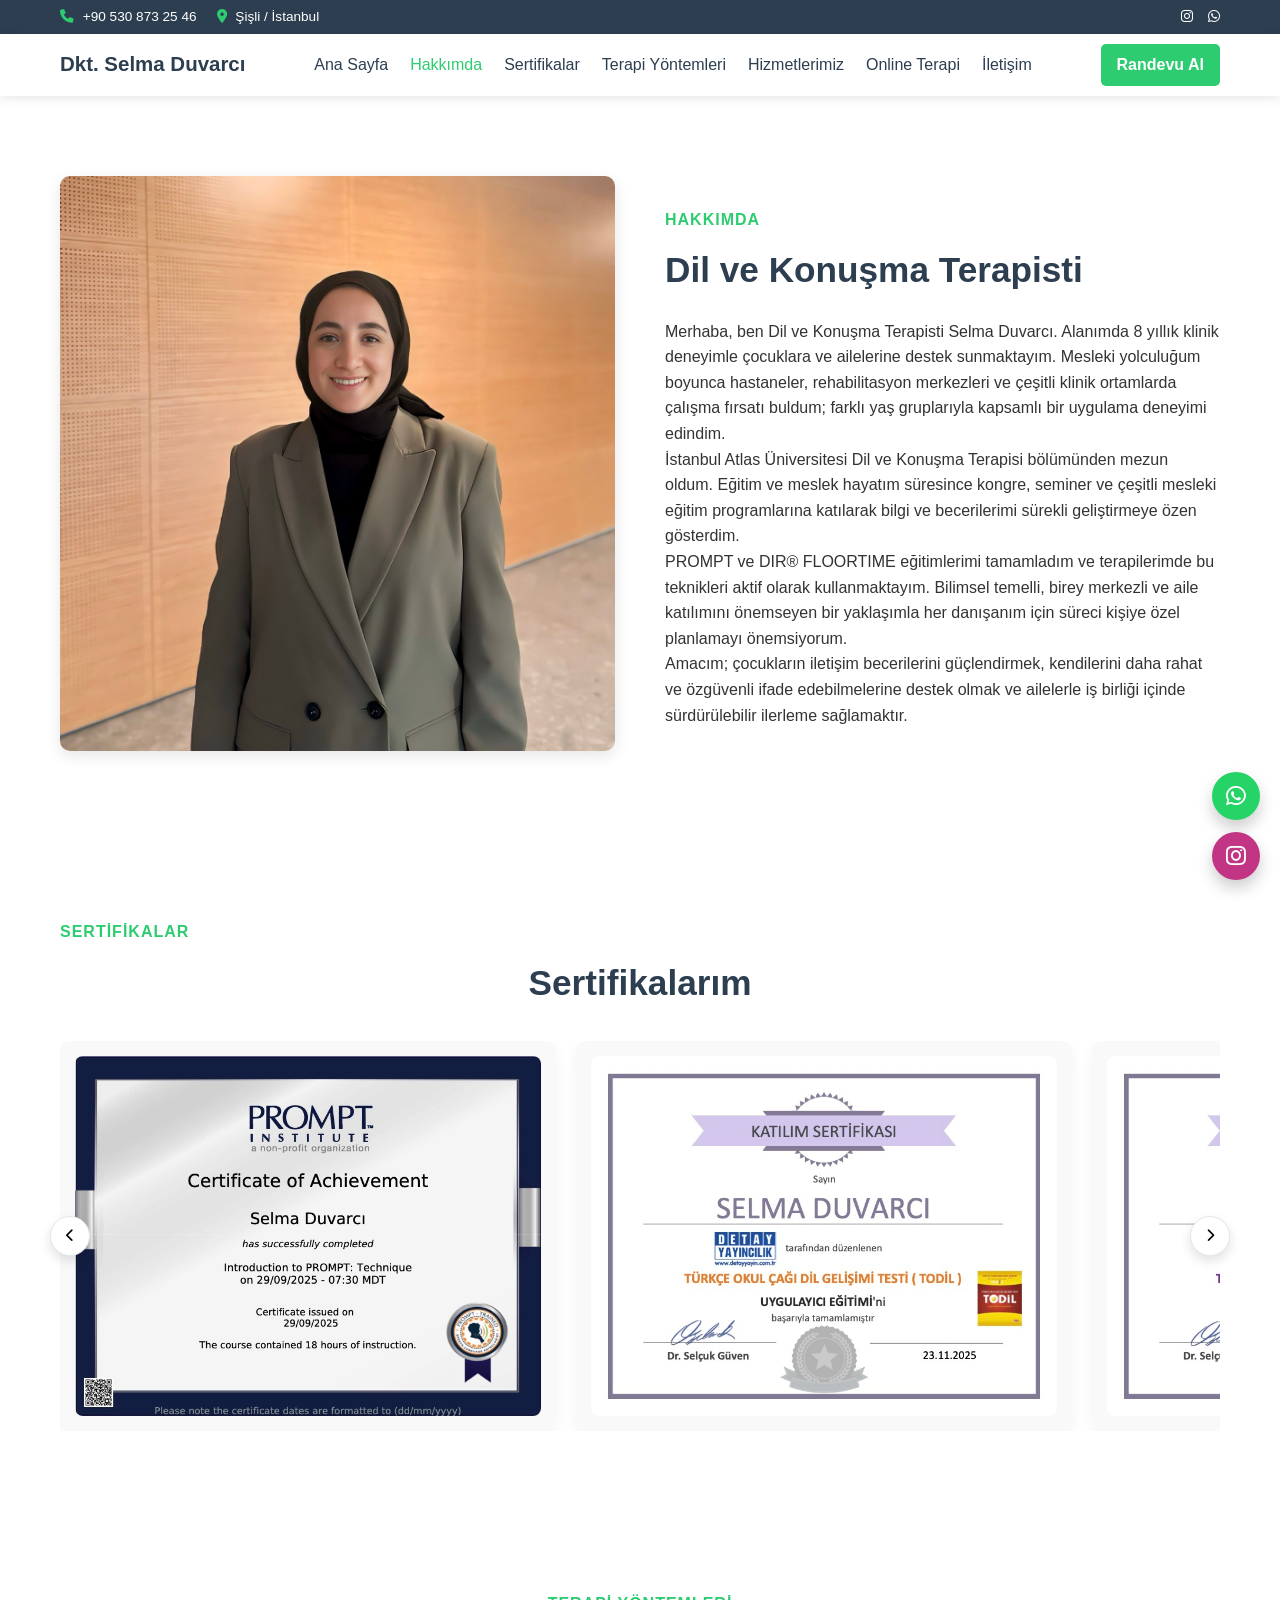
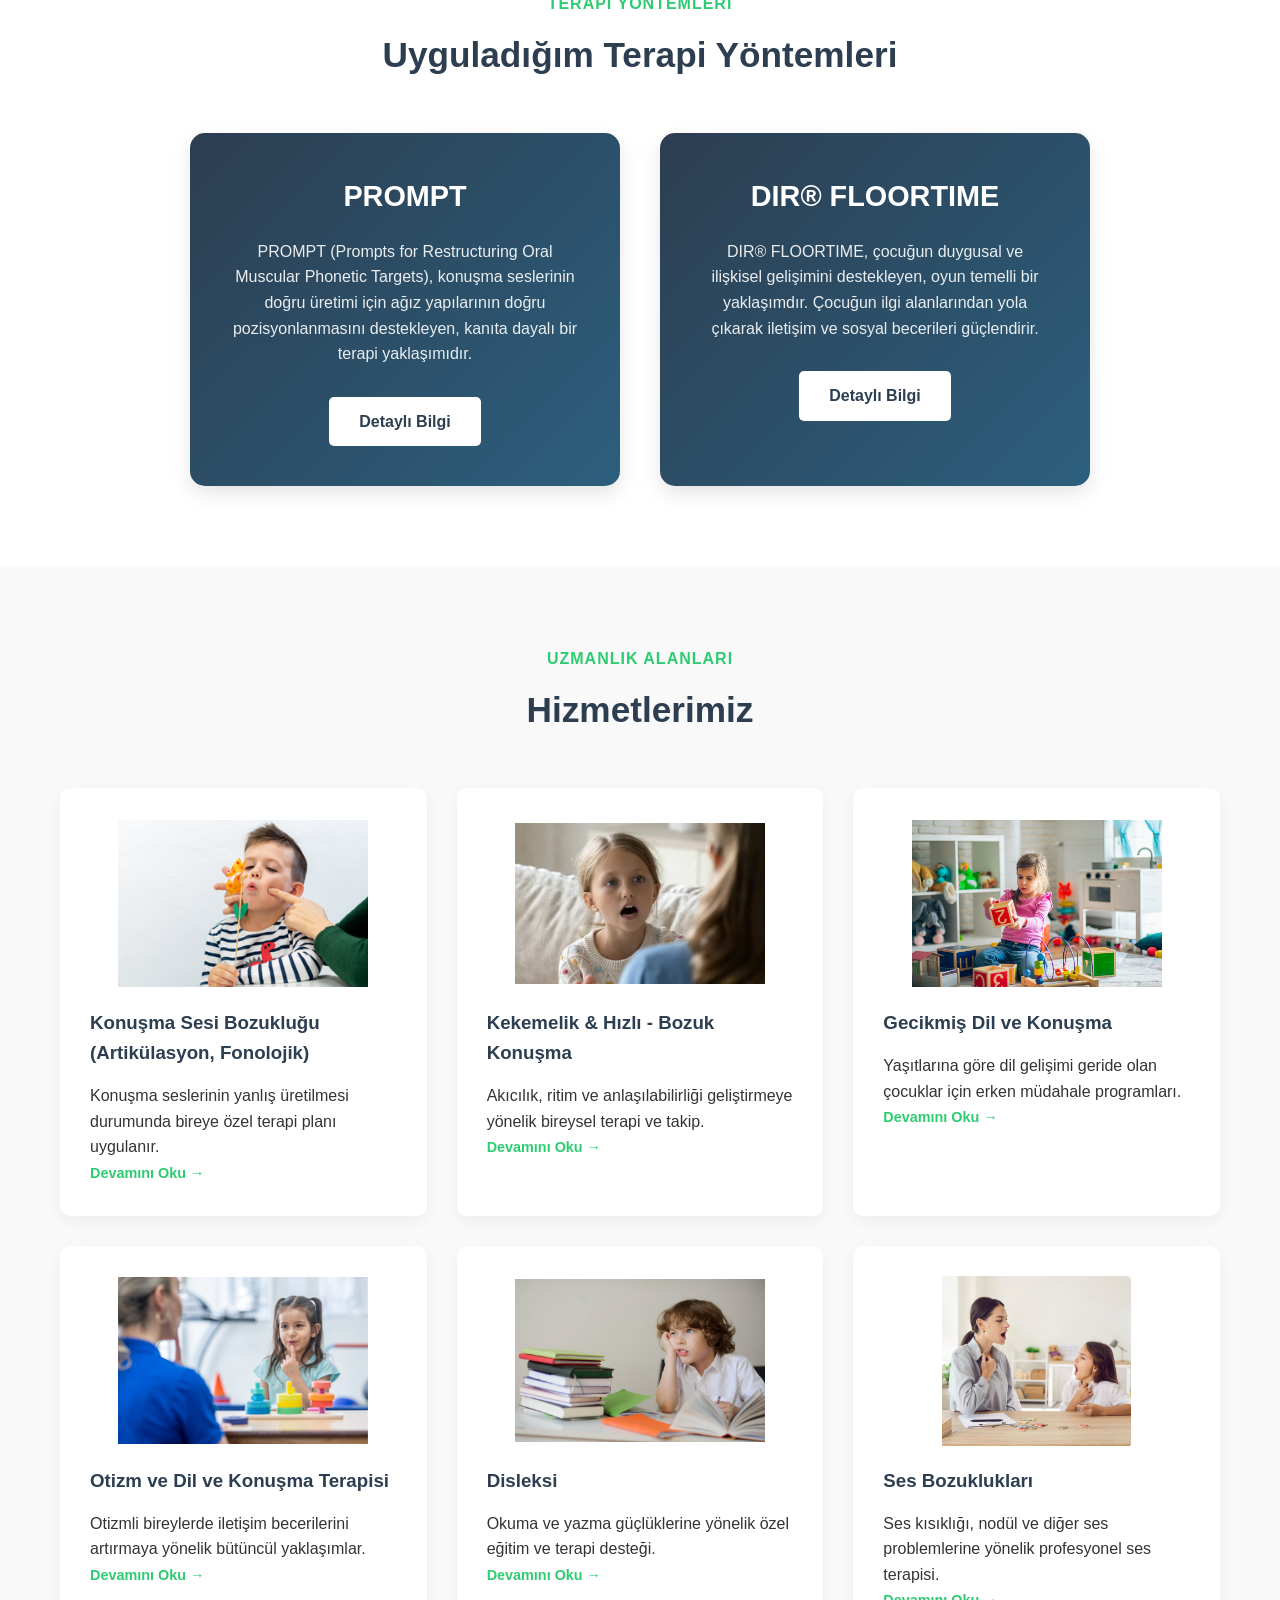
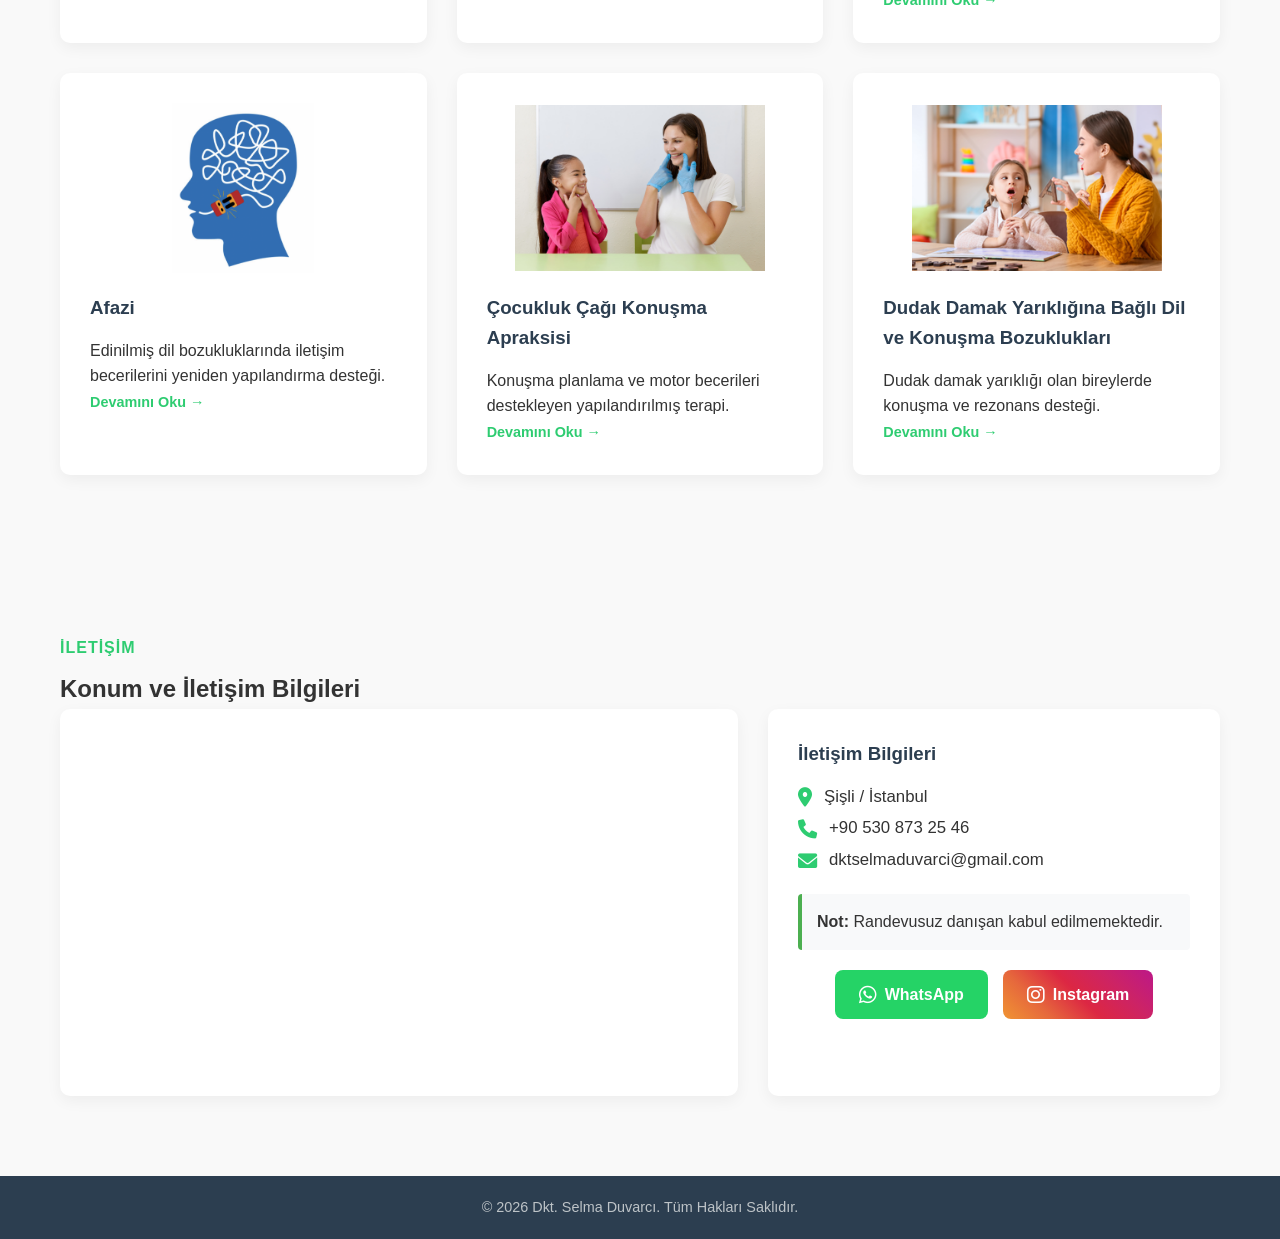
==== index.html @ c47abf46 "feat: implement new service pages and add supporting media assets" ====
<!DOCTYPE html>
<html lang="tr">

<head>
    <meta charset="UTF-8">
    <meta name="viewport" content="width=device-width, initial-scale=1.0, viewport-fit=cover, shrink-to-fit=no">
    <meta name="description"
        content="Dkt. Selma Duvarcı - İstanbul Şişli'de çocuk ve yetişkinlere yönelik Dil ve Konuşma Terapisi, Kekemelik, Gecikmiş Konuşma, Artikülasyon, Afazi, Disleksi ve Ses Bozuklukları terapileri.">
    <title>Dkt. Selma Duvarcı | Dil ve Konuşma Terapisti</title>
    <link rel="stylesheet" href="https://cdnjs.cloudflare.com/ajax/libs/font-awesome/6.0.0/css/all.min.css">
    <link rel="stylesheet" href="css/style.css">
</head>

<body id="homepage">
    <a href="#main-content" class="skip-link">Ana içeriğe atla</a>

    <div id="site-header"></div>
    <main id="main-content">

        <section class="about" id="hakkimda">
            <div class="container">
                <div class="about-grid">
                    <div class="about-img">
                        <img src="assets/images/photo_profil.jpg" alt="Dkt. Selma Duvarcı" loading="lazy">
                    </div>
                    <div class="about-text">
                        <span class="section-title">HAKKIMDA</span>
                        <h2>Dil ve Konuşma Terapisti</h2>
                        <p>Merhaba, ben Dil ve Konuşma Terapisti Selma Duvarcı. Alanımda 8 yıllık klinik deneyimle
                            çocuklara ve ailelerine destek
                            sunmaktayım. Mesleki yolculuğum boyunca hastaneler, rehabilitasyon merkezleri ve çeşitli
                            klinik
                            ortamlarda çalışma fırsatı buldum; farklı yaş gruplarıyla kapsamlı bir uygulama deneyimi
                            edindim.</p>
                        <p>İstanbul Atlas Üniversitesi Dil ve Konuşma Terapisi bölümünden mezun oldum. Eğitim ve meslek
                            hayatım süresince kongre, seminer ve çeşitli mesleki eğitim programlarına katılarak bilgi ve
                            becerilerimi sürekli geliştirmeye özen gösterdim.</p>
                        <p>PROMPT ve DIR® FLOORTIME eğitimlerimi tamamladım ve terapilerimde bu teknikleri aktif olarak
                            kullanmaktayım. Bilimsel temelli, birey merkezli ve aile katılımını önemseyen bir yaklaşımla
                            her
                            danışanım için süreci kişiye özel planlamayı önemsiyorum.</p>
                        <p>Amacım; çocukların iletişim becerilerini güçlendirmek, kendilerini daha rahat ve özgüvenli
                            ifade
                            edebilmelerine destek olmak ve ailelerle iş birliği içinde sürdürülebilir ilerleme
                            sağlamaktır.
                        </p>
                    </div>
                </div>
            </div>
        </section>

        <section class="certificates" id="sertifikalar">
            <div class="container">
                <span class="section-title">SERTİFİKALAR</span>
                <h2>Sertifikalarım</h2>
                <div class="cert-slider" aria-label="Sertifika slider">
                    <button class="cert-nav prev" type="button" aria-label="Önceki">
                        <i class="fas fa-chevron-left"></i>
                    </button>
                    <div class="cert-track" id="certTrack">
                        <div class="cert-card">
                            <img src="assets/images/Sertifikalar/10.jpeg" alt="Mesleki eğitim sertifikası"
                                loading="lazy">
                        </div>
                        <div class="cert-card">
                            <img src="assets/images/Sertifikalar/20.jpeg" alt="Mesleki eğitim sertifikası"
                                loading="lazy">
                        </div>
                        <div class="cert-card">
                            <img src="assets/images/Sertifikalar/30.jpeg" alt="Mesleki eğitim sertifikası"
                                loading="lazy">
                        </div>
                        <div class="cert-card">
                            <img src="assets/images/Sertifikalar/40.jpeg" alt="Mesleki eğitim sertifikası"
                                loading="lazy">
                        </div>
                        <div class="cert-card">
                            <img src="assets/images/Sertifikalar/45.jpeg" alt="Mesleki eğitim sertifikası"
                                loading="lazy">
                        </div>
                        <div class="cert-card">
                            <img src="assets/images/Sertifikalar/50.PNG" alt="Mesleki eğitim sertifikası"
                                loading="lazy">
                        </div>
                        <div class="cert-card">
                            <img src="assets/images/Sertifikalar/53.jpeg" alt="Mesleki eğitim sertifikası"
                                loading="lazy">
                        </div>
                        <div class="cert-card">
                            <img src="assets/images/Sertifikalar/55.jpeg" alt="Mesleki eğitim sertifikası"
                                loading="lazy">
                        </div>
                        <div class="cert-card">
                            <img src="assets/images/Sertifikalar/60.jpeg" alt="Mesleki eğitim sertifikası"
                                loading="lazy">
                        </div>
                        <div class="cert-card">
                            <img src="assets/images/Sertifikalar/70.jpeg" alt="Mesleki eğitim sertifikası"
                                loading="lazy">
                        </div>
                        <div class="cert-card">
                            <img src="assets/images/Sertifikalar/80.PNG" alt="Mesleki eğitim sertifikası"
                                loading="lazy">
                        </div>
                    </div>
                    <button class="cert-nav next" type="button" aria-label="Sonraki">
                        <i class="fas fa-chevron-right"></i>
                    </button>
                </div>
            </div>
        </section>

        <section class="techniques" id="terapi-yontemleri">
            <div class="container">
                <span class="section-title">TERAPİ YÖNTEMLERİ</span>
                <h2>Uyguladığım Terapi Yöntemleri</h2>
                <div class="techniques-grid">
                    <a href="pages/teknikler.html" class="technique-card">
                        <h3>PROMPT</h3>
                        <p>PROMPT (Prompts for Restructuring Oral Muscular Phonetic Targets), konuşma seslerinin doğru
                            üretimi için ağız yapılarının doğru pozisyonlanmasını destekleyen, kanıta dayalı bir terapi
                            yaklaşımıdır.</p>
                        <span class="btn">Detaylı Bilgi</span>
                    </a>
                    <a href="pages/teknikler.html#dirfloortime" class="technique-card">
                        <h3>DIR® FLOORTIME</h3>
                        <p>DIR® FLOORTIME, çocuğun duygusal ve ilişkisel gelişimini destekleyen, oyun temelli bir
                            yaklaşımdır. Çocuğun ilgi alanlarından yola çıkarak iletişim ve sosyal becerileri
                            güçlendirir.
                        </p>
                        <span class="btn">Detaylı Bilgi</span>
                    </a>
                </div>
            </div>
        </section>

        <section class="services" id="hizmetlerimiz">
            <div class="container">
                <span class="section-title">UZMANLIK ALANLARI</span>
                <h2>Hizmetlerimiz</h2>
                <div class="services-grid">
                    <div class="service-card">
                        <img src="assets/images/Artikulasyon-Bozuklugu.png" alt="Konuşma Sesi Bozukluğu" loading="lazy">
                        <h3>Konuşma Sesi Bozukluğu (Artikülasyon, Fonolojik)</h3>
                        <p>Konuşma seslerinin yanlış üretilmesi durumunda bireye özel terapi planı uygulanır.</p>
                        <a href="pages/artikulasyon.html">Devamını Oku &rarr;</a>
                    </div>
                    <div class="service-card">
                        <img src="assets/images/kekemelik.jpg" alt="Kekemelik ve Hızlı Bozuk Konuşma" loading="lazy">
                        <h3>Kekemelik &amp; Hızlı - Bozuk Konuşma</h3>
                        <p>Akıcılık, ritim ve anlaşılabilirliği geliştirmeye yönelik bireysel terapi ve takip.</p>
                        <a href="pages/kekemelik-terapisi.html">Devamını Oku &rarr;</a>
                    </div>
                    <div class="service-card">
                        <img src="assets/images/gecikmis-konusma.jpg" alt="Gecikmiş Dil ve Konuşma" loading="lazy">
                        <h3>Gecikmiş Dil ve Konuşma</h3>
                        <p>Yaşıtlarına göre dil gelişimi geride olan çocuklar için erken müdahale programları.</p>
                        <a href="pages/gecikmis-konusma.html">Devamını Oku &rarr;</a>
                    </div>
                    <div class="service-card">
                        <img src="assets/images/Konusma-Sesi-Bozukluklari-1.png" alt="Otizm ve Dil Terapisi"
                            loading="lazy">
                        <h3>Otizm ve Dil ve Konuşma Terapisi</h3>
                        <p>Otizmli bireylerde iletişim becerilerini artırmaya yönelik bütüncül yaklaşımlar.</p>
                        <a href="pages/otizm-ve-dil-terapisi.html">Devamını Oku &rarr;</a>
                    </div>
                    <div class="service-card">
                        <img src="assets/images/disleksi.png" alt="Disleksi" loading="lazy">
                        <h3>Disleksi</h3>
                        <p>Okuma ve yazma güçlüklerine yönelik özel eğitim ve terapi desteği.</p>
                        <a href="pages/disleksi-disgrafi.html">Devamını Oku &rarr;</a>
                    </div>
                    <div class="service-card">
                        <img src="assets/images/ses-bozukluklari-new.png" alt="Ses Bozuklukları" loading="lazy">
                        <h3>Ses Bozuklukları</h3>
                        <p>Ses kısıklığı, nodül ve diğer ses problemlerine yönelik profesyonel ses terapisi.</p>
                        <a href="pages/ses-bozukluklari.html">Devamını Oku &rarr;</a>
                    </div>
                    <div class="service-card">
                        <img src="assets/images/Afazi.png" alt="Afazi" loading="lazy">
                        <h3>Afazi</h3>
                        <p>Edinilmiş dil bozukluklarında iletişim becerilerini yeniden yapılandırma desteği.</p>
                        <a href="pages/afazi.html">Devamını Oku &rarr;</a>
                    </div>
                    <div class="service-card">
                        <img src="assets/images/Motor-Konusma-Bozukluklari.png" alt="Çocukluk Çağı Konuşma Apraksisi"
                            loading="lazy">
                        <h3>Çocukluk Çağı Konuşma Apraksisi</h3>
                        <p>Konuşma planlama ve motor becerileri destekleyen yapılandırılmış terapi.</p>
                        <a href="pages/konusma-apraksisi.html">Devamını Oku &rarr;</a>
                    </div>
                    <div class="service-card">
                        <img src="assets/images/Rezonans-Bozukluklari.png" alt="Dudak Damak Yarıklığı" loading="lazy">
                        <h3>Dudak Damak Yarıklığına Bağlı Dil ve Konuşma Bozuklukları</h3>
                        <p>Dudak damak yarıklığı olan bireylerde konuşma ve rezonans desteği.</p>
                        <a href="pages/dudak-damak-yarikligi.html">Devamını Oku &rarr;</a>
                    </div>
                </div>
            </div>
        </section>


        <!-- Sertifika Modal/Lightbox -->
        <div class="cert-modal" id="certModal">
            <div class="cert-modal-content">
                <button class="cert-modal-nav cert-modal-prev" id="modalPrev" aria-label="Önceki">
                    <i class="fas fa-chevron-left"></i>
                </button>
                <img id="modalImage" src="" alt="Sertifika detay görüntüsü" loading="lazy">
                <button class="cert-modal-nav cert-modal-next" id="modalNext" aria-label="Sonraki">
                    <i class="fas fa-chevron-right"></i>
                </button>
            </div>
        </div>

        <div id="site-contact"></div>

    </main>
    <div id="site-footer"></div>

    <script>
        (function () {
            var track = document.getElementById('certTrack');
            if (!track) return;
            var prev = document.querySelector('.cert-nav.prev');
            var next = document.querySelector('.cert-nav.next');

            function scrollByCard(direction) {
                var card = track.querySelector('.cert-card');
                if (!card) return;
                var gap = 20;
                var scrollAmount = card.offsetWidth + gap;

                // Mobilde tek kart tam görünsün
                if (window.innerWidth <= 768) {
                    var currentScroll = track.scrollLeft;
                    var targetScroll = currentScroll + (direction * scrollAmount);
                    track.scrollTo({ left: targetScroll, behavior: 'smooth' });
                } else {
                    track.scrollBy({ left: direction * scrollAmount, behavior: 'smooth' });
                }
            }

            prev.addEventListener('click', function () { scrollByCard(-1); });
            next.addEventListener('click', function () { scrollByCard(1); });

            function loopIfEnd() {
                var card = track.querySelector('.cert-card');
                if (!card) return;
                var gap = 20;
                var single = card.offsetWidth + gap;
                var originalWidth = single * 11;
                if (track.scrollLeft >= originalWidth) {
                    track.scrollTo({ left: 0, behavior: 'auto' });
                }
                if (track.scrollLeft < 0) {
                    track.scrollTo({ left: originalWidth - single, behavior: 'auto' });
                }
            }

            track.addEventListener('scroll', function () {
                setTimeout(loopIfEnd, 50);
            });
        })();

        // Sertifika Modal/Lightbox
        (function () {
            const modal = document.getElementById('certModal');
            const modalImage = document.getElementById('modalImage');
            const modalPrev = document.getElementById('modalPrev');
            const modalNext = document.getElementById('modalNext');
            const certCards = document.querySelectorAll('.cert-card');

            const certificates = [
                'assets/images/Sertifikalar/10.jpeg',
                'assets/images/Sertifikalar/20.jpeg',
                'assets/images/Sertifikalar/30.jpeg',
                'assets/images/Sertifikalar/40.jpeg',
                'assets/images/Sertifikalar/45.jpeg',
                'assets/images/Sertifikalar/50.PNG',
                'assets/images/Sertifikalar/53.jpeg',
                'assets/images/Sertifikalar/55.jpeg',
                'assets/images/Sertifikalar/60.jpeg',
                'assets/images/Sertifikalar/70.jpeg',
                'assets/images/Sertifikalar/80.PNG'
            ];

            let currentIndex = 0;

            function openModal(index) {
                currentIndex = index;
                modalImage.src = certificates[currentIndex];
                modal.classList.add('active');
                document.body.style.overflow = 'hidden';
            }

            function closeModal() {
                modal.classList.remove('active');
                document.body.style.overflow = 'auto';
            }

            function showPrev() {
                currentIndex = (currentIndex - 1 + certificates.length) % certificates.length;
                modalImage.src = certificates[currentIndex];
            }

            function showNext() {
                currentIndex = (currentIndex + 1) % certificates.length;
                modalImage.src = certificates[currentIndex];
            }

            certCards.forEach((card, index) => {
                card.addEventListener('click', () => openModal(index));
            });

            modalPrev.addEventListener('click', showPrev);
            modalNext.addEventListener('click', showNext);

            modal.addEventListener('click', (e) => {
                if (e.target === modal) {
                    closeModal();
                }
            });

            document.addEventListener('keydown', (e) => {
                if (!modal.classList.contains('active')) return;
                if (e.key === 'Escape') closeModal();
                if (e.key === 'ArrowLeft') showPrev();
                if (e.key === 'ArrowRight') showNext();
            });
        })();
    </script>
    <script src="js/layout.js"></script>

</body>

</html>
---- css/style.css ----
/* ===========================
   GENEL AYARLAR
   =========================== */
:root {
    --primary-color: #2c3e50;
    --accent-color: #2ecc71;
    --light-bg: #f9f9f9;
    --text-color: #333;
    --white: #ffffff;
}

* {
    margin: 0;
    padding: 0;
    box-sizing: border-box;
    font-family: 'Segoe UI', Tahoma, Geneva, Verdana, sans-serif;
}

html {
    scroll-behavior: smooth;
    -webkit-text-size-adjust: 100%;
    text-size-adjust: 100%;
}

section[id] {
    scroll-margin-top: 108px;
}

body {
    color: var(--text-color);
    line-height: 1.6;
    background-color: var(--white);
}

a {
    text-decoration: none;
    color: inherit;
    transition: 0.3s;
}

ul {
    list-style: none;
}

.container {
    max-width: 1200px;
    margin: 0 auto;
    padding: 0 20px;
}

/* ===========================
   ERISILEBILIRLIK
   =========================== */
.skip-link {
    position: absolute;
    top: -100%;
    left: 16px;
    background: var(--accent-color);
    color: var(--white);
    padding: 8px 16px;
    border-radius: 0 0 5px 5px;
    z-index: 10000;
    font-weight: bold;
}

.skip-link:focus {
    top: 0;
}

a:focus-visible,
button:focus-visible {
    outline: 2px solid var(--accent-color);
    outline-offset: 2px;
}

/* ===========================
   TOP BAR
   =========================== */
.top-bar {
    background-color: var(--primary-color);
    color: var(--white);
    padding: 6px 0;
    font-size: 0.85rem;
}

.top-bar .container {
    display: flex;
    justify-content: space-between;
    align-items: center;
}

.contact-info i {
    margin-right: 5px;
    color: var(--accent-color);
}

.contact-info span {
    margin-right: 20px;
}

.social-icons a {
    color: var(--white);
    margin-left: 15px;
}

.social-icons a:hover {
    color: var(--accent-color);
}

/* ===========================
   SABIT SOSYAL BUTONLAR
   =========================== */
.floating-social {
    position: fixed;
    right: 20px;
    bottom: 20px;
    display: flex;
    flex-direction: column;
    gap: 12px;
    z-index: 2000;
}

.floating-social a {
    width: 48px;
    height: 48px;
    border-radius: 50%;
    display: inline-flex;
    align-items: center;
    justify-content: center;
    color: var(--white);
    font-size: 1.4rem;
    box-shadow: 0 8px 16px rgba(0, 0, 0, 0.2);
}

.floating-social .whatsapp {
    background: #25D366;
}

.floating-social .instagram {
    background: #C13584;
}

.floating-social a:hover {
    transform: translateY(-2px);
}

/* ===========================
   HEADER & MENU
   =========================== */
#site-header {
    position: sticky;
    top: 0;
    z-index: 1000;
}

header {
    background: var(--white);
    box-shadow: 0 2px 10px rgba(0, 0, 0, 0.1);
}

nav {
    display: flex;
    justify-content: space-between;
    align-items: center;
    height: 62px;
}

.logo {
    font-size: 1.28rem;
    font-weight: bold;
    color: var(--primary-color);
}

.nav-links {
    display: flex;
    gap: 22px;
}

.nav-links a {
    font-weight: 500;
    color: var(--primary-color);
}

.nav-links a.nav-active {
    color: var(--accent-color);
}

.nav-links a:hover {
    color: #27ae60;
}

.nav-links a.nav-active:hover {
    color: #1e8449;
}

.menu-toggle {
    display: none;
    font-size: 1.8rem;
    color: var(--primary-color);
    cursor: pointer;
    background: none;
    border: none;
}

.btn-randevu {
    background-color: var(--accent-color);
    color: var(--white);
    padding: 8px 16px;
    border-radius: 5px;
    font-weight: bold;
}

.btn-randevu:hover {
    background-color: #27ae60;
    color: var(--white);
}

/* ===========================
   SECTION TITLE (ortak)
   =========================== */
.section-title {
    color: var(--accent-color);
    font-weight: bold;
    text-transform: uppercase;
    letter-spacing: 1px;
    margin-bottom: 10px;
    display: block;
}

/* ===========================
   ILETISIM BOLUMU (ortak)
   =========================== */
.contact-section {
    padding: 80px 0;
    background-color: var(--light-bg);
}

.contact-grid {
    display: grid;
    grid-template-columns: 1.2fr 0.8fr;
    gap: 30px;
    align-items: stretch;
}

.contact-card {
    background: var(--white);
    padding: 30px;
    border-radius: 10px;
    box-shadow: 0 5px 15px rgba(0, 0, 0, 0.05);
    height: 100%;
}

.contact-card h3 {
    color: var(--primary-color);
    margin-bottom: 15px;
}

.contact-list {
    list-style: none;
}

.contact-list li {
    margin-bottom: 5px;
    font-size: 1.05rem;
    display: flex;
    align-items: center;
    gap: 12px;
}

.contact-list i {
    color: var(--accent-color);
    font-size: 1.2rem;
}

.map-frame {
    width: 100%;
    height: 100%;
    min-height: 320px;
    border: 0;
    border-radius: 10px;
}

.contact-note {
    margin-top: 20px;
    padding: 15px;
    background: #f8f9fa;
    border-left: 4px solid #4CAF50;
    border-radius: 4px;
}

.contact-social-buttons {
    margin-top: 20px;
    display: flex;
    gap: 15px;
    justify-content: center;
}

.btn-whatsapp,
.btn-instagram {
    display: inline-flex;
    align-items: center;
    gap: 8px;
    padding: 12px 24px;
    color: white;
    text-decoration: none;
    border-radius: 8px;
    font-weight: 600;
    transition: all 0.3s ease;
}

.btn-whatsapp {
    background: #25D366;
}

.btn-instagram {
    background: linear-gradient(45deg, #f09433 0%, #e6683c 25%, #dc2743 50%, #cc2366 75%, #bc1888 100%);
}

.btn-whatsapp i,
.btn-instagram i {
    font-size: 20px;
}

/* ===========================
   FOOTER
   =========================== */
footer {
    background-color: var(--primary-color);
    color: #bdc3c7;
    padding: 20px 0;
}

.footer-grid {
    display: grid;
    grid-template-columns: repeat(auto-fit, minmax(250px, 1fr));
    gap: 40px;
    margin-bottom: 40px;
}

.footer-col h4 {
    color: var(--white);
    margin-bottom: 20px;
    font-size: 1.2rem;
}

.footer-links li {
    margin-bottom: 10px;
}

.footer-links a:hover {
    color: var(--accent-color);
}

.copyright {
    text-align: center;
    font-size: 0.9rem;
}

/* ===========================
   HOMEPAGE: HERO
   =========================== */
.hero {
    background: linear-gradient(rgba(44, 62, 80, 0.7), rgba(44, 62, 80, 0.7)), url('https://via.placeholder.com/1920x800?text=Terapi+Ofisi');
    background-size: cover;
    background-position: center;
    height: 600px;
    display: flex;
    align-items: center;
    color: var(--white);
    text-align: center;
}

.hero-content {
    max-width: 800px;
    margin: 0 auto;
}

.hero h1 {
    font-size: 3rem;
    margin-bottom: 20px;
}

.hero p {
    font-size: 1.2rem;
    margin-bottom: 30px;
}

.hero-btns a {
    display: inline-block;
    padding: 12px 30px;
    border-radius: 5px;
    margin: 0 10px;
    font-weight: bold;
}

.btn-primary {
    background-color: var(--accent-color);
    color: var(--white);
}

.btn-outline {
    border: 2px solid var(--white);
    color: var(--white);
}

.btn-outline:hover {
    background-color: var(--white);
    color: var(--primary-color);
}

/* ===========================
   HOMEPAGE: HAKKIMDA
   =========================== */
.about {
    padding: 80px 0;
    background-color: var(--white);
}

.about-grid {
    display: grid;
    grid-template-columns: 1fr 1fr;
    gap: 50px;
    align-items: center;
}

.about-img img {
    width: 100%;
    border-radius: 10px;
    box-shadow: 0 5px 15px rgba(0, 0, 0, 0.1);
}

.about-text h2 {
    font-size: 2.2rem;
    margin-bottom: 20px;
    color: var(--primary-color);
}

/* ===========================
   HOMEPAGE: TEKNIKLER
   =========================== */
.techniques {
    padding: 80px 0;
    background-color: var(--white);
    text-align: center;
}

.techniques h2 {
    font-size: 2.2rem;
    margin-bottom: 50px;
    color: var(--primary-color);
}

.techniques-grid {
    display: grid;
    grid-template-columns: repeat(auto-fit, minmax(350px, 1fr));
    gap: 40px;
    max-width: 900px;
    margin: 0 auto;
}

.technique-card {
    background: linear-gradient(135deg, var(--primary-color) 0%, #2c5f7e 100%);
    padding: 40px;
    border-radius: 15px;
    box-shadow: 0 8px 20px rgba(0, 0, 0, 0.1);
    transition: 0.3s;
    text-align: center;
    color: var(--white);
    cursor: pointer;
    text-decoration: none;
    display: block;
}

.technique-card:hover {
    transform: translateY(-8px);
    box-shadow: 0 12px 30px rgba(0, 0, 0, 0.15);
}

.technique-card h3 {
    font-size: 1.8rem;
    margin-bottom: 20px;
    color: var(--white);
}

.technique-card p {
    font-size: 1rem;
    line-height: 1.6;
    color: rgba(255, 255, 255, 0.9);
    margin-bottom: 20px;
}

.technique-card .btn {
    background: var(--white);
    color: var(--primary-color);
    padding: 12px 30px;
    border-radius: 5px;
    text-decoration: none;
    display: inline-block;
    font-weight: 600;
    margin-top: 10px;
    transition: 0.3s;
}

.technique-card .btn:hover {
    background: var(--accent-color);
    color: var(--white);
}

/* ===========================
   HOMEPAGE: HIZMETLERIMIZ
   =========================== */
.services {
    padding: 80px 0;
    background-color: var(--light-bg);
    text-align: center;
}

.services h2 {
    font-size: 2.2rem;
    margin-bottom: 50px;
    color: var(--primary-color);
}

.services-grid {
    display: grid;
    grid-template-columns: repeat(auto-fit, minmax(300px, 1fr));
    gap: 30px;
}

.service-card {
    background: var(--white);
    padding: 30px;
    border-radius: 10px;
    box-shadow: 0 5px 15px rgba(0, 0, 0, 0.05);
    transition: 0.3s;
    text-align: left;
}

.service-card:hover {
    transform: translateY(-5px);
}

.service-card i {
    font-size: 2.5rem;
    color: var(--accent-color);
    margin-bottom: 20px;
}

.service-card img {
    width: 250px;
    height: 170px;
    object-fit: contain;
    display: block;
    margin: 0 auto 20px;
}

.service-card h3 {
    margin-bottom: 15px;
    color: var(--primary-color);
}

.service-card a {
    color: var(--accent-color);
    font-weight: bold;
    font-size: 0.9rem;
}

/* ===========================
   HOMEPAGE: SERTIFIKALAR SLIDER
   =========================== */
.certificates {
    padding: 80px 0;
    background-color: var(--white);
}

.certificates h2 {
    font-size: 2.2rem;
    margin-bottom: 30px;
    color: var(--primary-color);
    text-align: center;
}

.cert-slider {
    position: relative;
}

.cert-track {
    display: flex;
    align-items: flex-start;
    gap: 20px;
    overflow-x: auto;
    overflow-y: hidden;
    scroll-behavior: smooth;
    -webkit-overflow-scrolling: touch;
    scrollbar-width: none;
    -ms-overflow-style: none;
}

.cert-track::-webkit-scrollbar {
    display: none;
}

.cert-card {
    min-width: 280px;
    flex: 0 0 auto;
    background: var(--light-bg);
    border-radius: 10px;
    padding: 15px;
    box-shadow: 0 5px 15px rgba(0, 0, 0, 0.05);
    text-align: center;
    cursor: pointer;
    transition: 0.3s;
}

.cert-card:hover {
    transform: scale(1.05);
    box-shadow: 0 8px 20px rgba(0, 0, 0, 0.15);
}

.cert-card img {
    width: 100%;
    max-width: 100%;
    height: auto;
    max-height: 360px;
    display: block;
    border-radius: 8px;
}

.cert-modal {
    display: none;
    position: fixed;
    z-index: 9999;
    left: 0;
    top: 0;
    width: 100%;
    height: 100%;
    background-color: rgba(0, 0, 0, 0.9);
    align-items: center;
    justify-content: center;
}

.cert-modal.active {
    display: flex;
}

.cert-modal-content {
    max-width: 90%;
    max-height: 90%;
    position: relative;
}

.cert-modal-content img {
    width: 100%;
    height: auto;
    max-height: 90vh;
    object-fit: contain;
    border-radius: 8px;
}

.cert-modal-nav {
    position: absolute;
    top: 50%;
    transform: translateY(-50%);
    background: rgba(255, 255, 255, 0.2);
    color: white;
    border: none;
    font-size: 2rem;
    padding: 20px;
    cursor: pointer;
    transition: 0.3s;
    border-radius: 5px;
}

.cert-modal-nav:hover {
    background: rgba(255, 255, 255, 0.4);
}

.cert-modal-prev {
    left: 20px;
}

.cert-modal-next {
    right: 20px;
}

.cert-card h4 {
    margin-top: 12px;
    color: var(--primary-color);
    font-size: 1rem;
}

.cert-file {
    height: 220px;
    border-radius: 8px;
    border: 1px dashed #d0d7de;
    background: var(--white);
    display: flex;
    flex-direction: column;
    align-items: center;
    justify-content: center;
    gap: 8px;
    color: var(--primary-color);
    font-size: 0.95rem;
}

.cert-file i {
    font-size: 2rem;
    color: #e74c3c;
}

.cert-pdf {
    width: 100%;
    height: 220px;
    border-radius: 8px;
    border: 1px solid #e5e7eb;
    overflow: hidden;
    background: var(--white);
}

.cert-pdf object,
.cert-pdf embed {
    width: 100%;
    height: 100%;
    border: 0;
    display: block;
}

.cert-nav {
    position: absolute;
    top: 50%;
    transform: translateY(-50%);
    background: var(--white);
    border: 1px solid #e5e7eb;
    width: 40px;
    height: 40px;
    border-radius: 50%;
    display: inline-flex;
    align-items: center;
    justify-content: center;
    cursor: pointer;
    box-shadow: 0 5px 12px rgba(0, 0, 0, 0.12);
}

.cert-nav.prev {
    left: -10px;
}

.cert-nav.next {
    right: -10px;
}

/* ===========================
   HOMEPAGE: SSS
   =========================== */
.faq-section {
    padding: 80px 0;
}

/* ===========================
   ALT SAYFA: PAGE HERO
   =========================== */
.page-hero {
    background-size: cover;
    background-position: center;
    color: var(--white);
    padding: 45px 0;
    text-align: center;
}

.page-hero h1 {
    font-size: 2.2rem;
    margin-bottom: 15px;
}

.page-hero p {
    font-size: 1.1rem;
    max-width: 800px;
    margin: 0 auto;
    color: rgba(255, 255, 255, 0.9);
}

/* ===========================
   ALT SAYFA: HIZMET DETAY
   =========================== */
.service-detail {
    padding: 80px 0;
}

.service-detail-grid {
    display: flex;
    flex-direction: column;
    align-items: center;
    gap: 40px;
}

.service-detail img {
    width: 100%;
    max-width: 320px;
    height: 220px;
    object-fit: cover;
    border-radius: 12px;
    box-shadow: 0 6px 18px rgba(0, 0, 0, 0.08);
    display: block;
    margin: 0 auto;
}

.service-text {
    max-width: 900px;
    width: 100%;
}

.service-text h2 {
    color: var(--primary-color);
    font-size: 2rem;
    margin-bottom: 15px;
}

.service-text h3 {
    color: var(--primary-color);
    font-size: 1.4rem;
    margin-top: 25px;
    margin-bottom: 10px;
}

.service-text p {
    margin-bottom: 14px;
}

.service-highlights {
    margin-top: 10px;
}

.service-highlights li {
    margin-bottom: 10px;
}

.service-highlights i {
    color: var(--accent-color);
    margin-right: 8px;
}

.cta-box {
    margin-top: 25px;
    padding: 20px;
    background: var(--light-bg);
    border-radius: 10px;
    display: flex;
    justify-content: space-between;
    align-items: center;
    gap: 20px;
}

.cta-box a {
    background: var(--accent-color);
    color: var(--white);
    padding: 10px 18px;
    border-radius: 5px;
    font-weight: bold;
    white-space: nowrap;
}

/* ===========================
   TEKNIKLER SAYFASI
   =========================== */
.technique-detail {
    padding: 80px 0;
    background-color: var(--white);
}

.technique-detail h2 {
    font-size: 2.2rem;
    margin-bottom: 20px;
    color: var(--primary-color);
    text-align: center;
}

.technique-detail .section-title {
    text-align: center;
}

.technique-content {
    max-width: 900px;
    margin: 0 auto 60px;
}

.technique-image {
    width: 100%;
    max-width: 600px;
    margin: 30px auto;
    display: block;
    border-radius: 10px;
    box-shadow: 0 5px 15px rgba(0, 0, 0, 0.1);
}

.technique-text {
    margin-top: 30px;
}

.technique-text h3 {
    font-size: 1.8rem;
    margin-bottom: 15px;
    color: var(--primary-color);
    margin-top: 30px;
}

.technique-text p {
    font-size: 1.1rem;
    line-height: 1.8;
    margin-bottom: 20px;
    color: var(--text-color);
}

.technique-highlights {
    background: var(--light-bg);
    padding: 30px;
    border-radius: 10px;
    margin: 30px 0;
}

.technique-highlights li {
    padding: 12px 0;
    font-size: 1.05rem;
    display: flex;
    align-items: flex-start;
    gap: 12px;
}

.technique-highlights i {
    color: var(--accent-color);
    font-size: 1.2rem;
    margin-top: 3px;
}

.divider {
    height: 2px;
    background: linear-gradient(to right, transparent, var(--accent-color), transparent);
    margin: 60px 0;
}

.technique-detail .cta-box {
    background: linear-gradient(135deg, var(--accent-color) 0%, #27ae60 100%);
    color: var(--white);
    padding: 30px;
    margin-top: 40px;
}

.technique-detail .cta-box strong {
    font-size: 1.2rem;
    display: block;
    margin-bottom: 5px;
}

.technique-detail .cta-box a {
    background: var(--white);
    color: var(--accent-color);
    padding: 12px 30px;
    font-weight: 600;
}

.technique-detail .cta-box a:hover {
    background: var(--primary-color);
    color: var(--white);
}

/* ===========================
   ONLINE TERAPI SAYFASI
   =========================== */
.intro-section {
    padding: 80px 0 40px;
    background-color: var(--white);
}

.intro-content {
    max-width: 900px;
    margin: 0 auto;
    text-align: center;
}

.intro-content h2 {
    font-size: 2.2rem;
    margin-bottom: 20px;
    color: var(--primary-color);
}

.intro-content p {
    font-size: 1.1rem;
    line-height: 1.8;
    margin-bottom: 20px;
    color: var(--text-color);
}

.intro-highlights {
    display: grid;
    grid-template-columns: repeat(auto-fit, minmax(250px, 1fr));
    gap: 20px;
    margin-top: 40px;
}

.intro-highlight-item {
    background: var(--light-bg);
    padding: 20px;
    border-radius: 10px;
    text-align: center;
}

.intro-highlight-item i {
    font-size: 2.5rem;
    color: var(--accent-color);
    margin-bottom: 15px;
}

.intro-highlight-item h4 {
    font-size: 1.2rem;
    margin-bottom: 10px;
    color: var(--primary-color);
}

.intro-highlight-item p {
    font-size: 0.95rem;
}

.online-services {
    padding: 60px 0 80px;
    background-color: var(--light-bg);
}

.online-services h2 {
    font-size: 2rem;
    margin-bottom: 50px;
    text-align: center;
    color: var(--primary-color);
}

.online-service-card {
    background: var(--white);
    border-radius: 15px;
    overflow: hidden;
    box-shadow: 0 5px 15px rgba(0, 0, 0, 0.1);
    transition: 0.3s;
}

.online-service-card:hover {
    transform: translateY(-8px);
    box-shadow: 0 10px 25px rgba(0, 0, 0, 0.15);
}

.service-image {
    width: 100%;
    height: 250px;
    object-fit: cover;
}

.service-content {
    padding: 30px;
}

.service-content h3 {
    font-size: 1.5rem;
    margin-bottom: 15px;
    color: var(--primary-color);
}

.service-content p {
    font-size: 1rem;
    line-height: 1.65;
    margin-bottom: 14px;
    color: var(--text-color);
}

.service-features {
    list-style: none;
    margin-bottom: 16px;
}

.service-features li {
    padding: 3px 0;
    font-size: 0.95rem;
    line-height: 1.45;
    display: flex;
    align-items: flex-start;
    gap: 10px;
}

.service-features i {
    color: var(--accent-color);
    font-size: 1rem;
}

.btn-service {
    display: inline-block;
    background: var(--accent-color);
    color: var(--white);
    padding: 12px 30px;
    border-radius: 5px;
    font-weight: 600;
    text-align: center;
    transition: 0.3s;
}

.btn-service:hover {
    background: #27ae60;
}


/* ===========================
   RESPONSIVE
   =========================== */
@media (max-width: 768px) {
    .menu-toggle {
        display: block;
    }

    .nav-links {
        display: none;
        flex-direction: column;
        position: absolute;
        top: 62px;
        left: 0;
        width: 100%;
        background: var(--white);
        box-shadow: 0 5px 10px rgba(0, 0, 0, 0.1);
        padding: 20px;
        gap: 15px;
        text-align: center;
    }

    .nav-links.active {
        display: flex;
    }

    .about-grid {
        grid-template-columns: 1fr;
    }

    .hero h1 {
        font-size: 2rem;
    }

    .top-bar .container {
        flex-direction: column;
        gap: 10px;
    }

    .contact-grid {
        grid-template-columns: 1fr;
    }

    .cert-card {
        flex: 0 0 auto;
        min-width: unset;
        width: min(300px, calc(100vw - 4rem));
        max-width: calc(100vw - 4rem);
    }

    .cert-nav {
        width: 40px;
        height: 40px;
        font-size: 1rem;
    }

    .services-grid {
        grid-template-columns: 1fr;
    }

    .techniques-grid {
        grid-template-columns: 1fr;
    }

    .page-hero h1 {
        font-size: 2rem;
    }

    .service-highlights {
        padding: 20px;
    }

    .cta-box {
        flex-direction: column;
        gap: 15px;
        text-align: center;
    }

    .technique-text h3 {
        font-size: 1.5rem;
    }

    .technique-image {
        max-width: 100%;
    }

    .technique-highlights {
        padding: 20px;
    }

    .technique-detail .cta-box {
        flex-direction: column;
        gap: 20px;
        text-align: center;
    }

    .intro-highlights {
        grid-template-columns: 1fr;
    }

    .online-services .services-grid {
        grid-template-columns: 1fr;
    }

    .service-features {
        font-size: 0.9rem;
    }
}
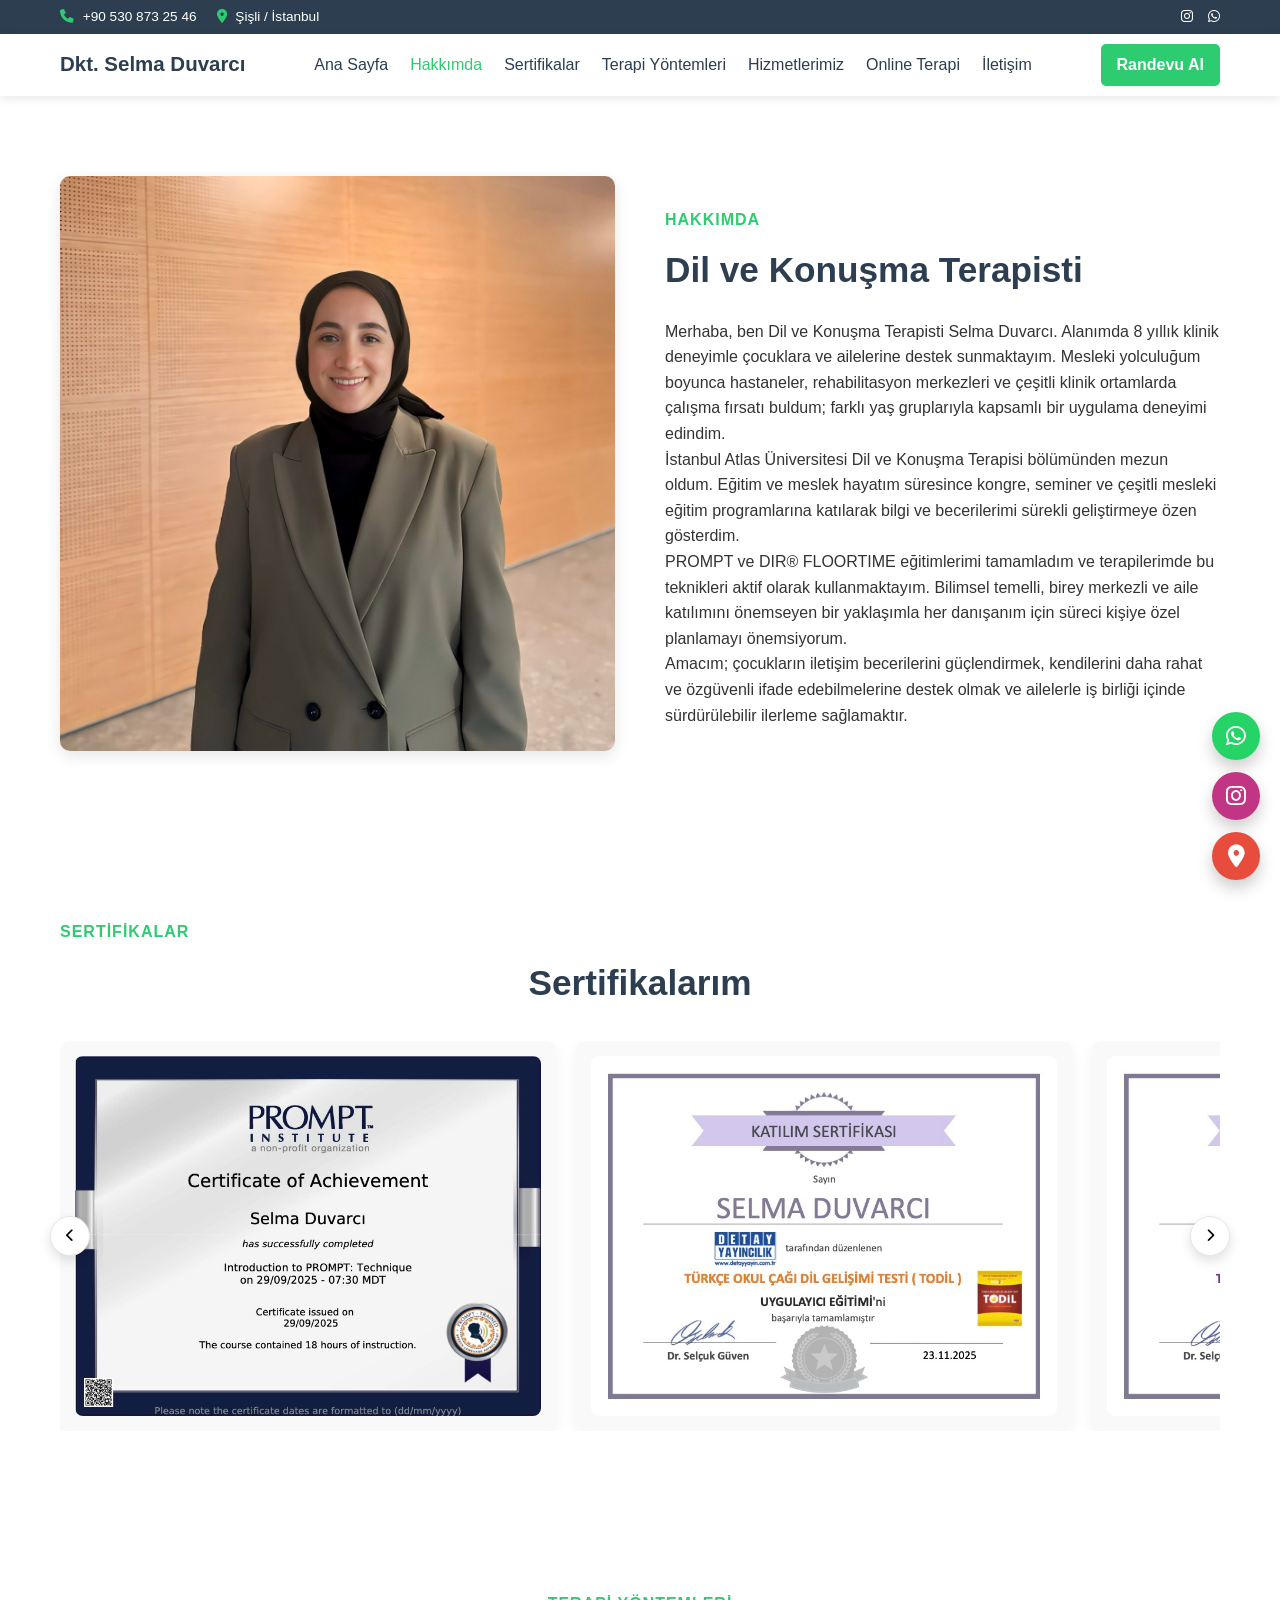
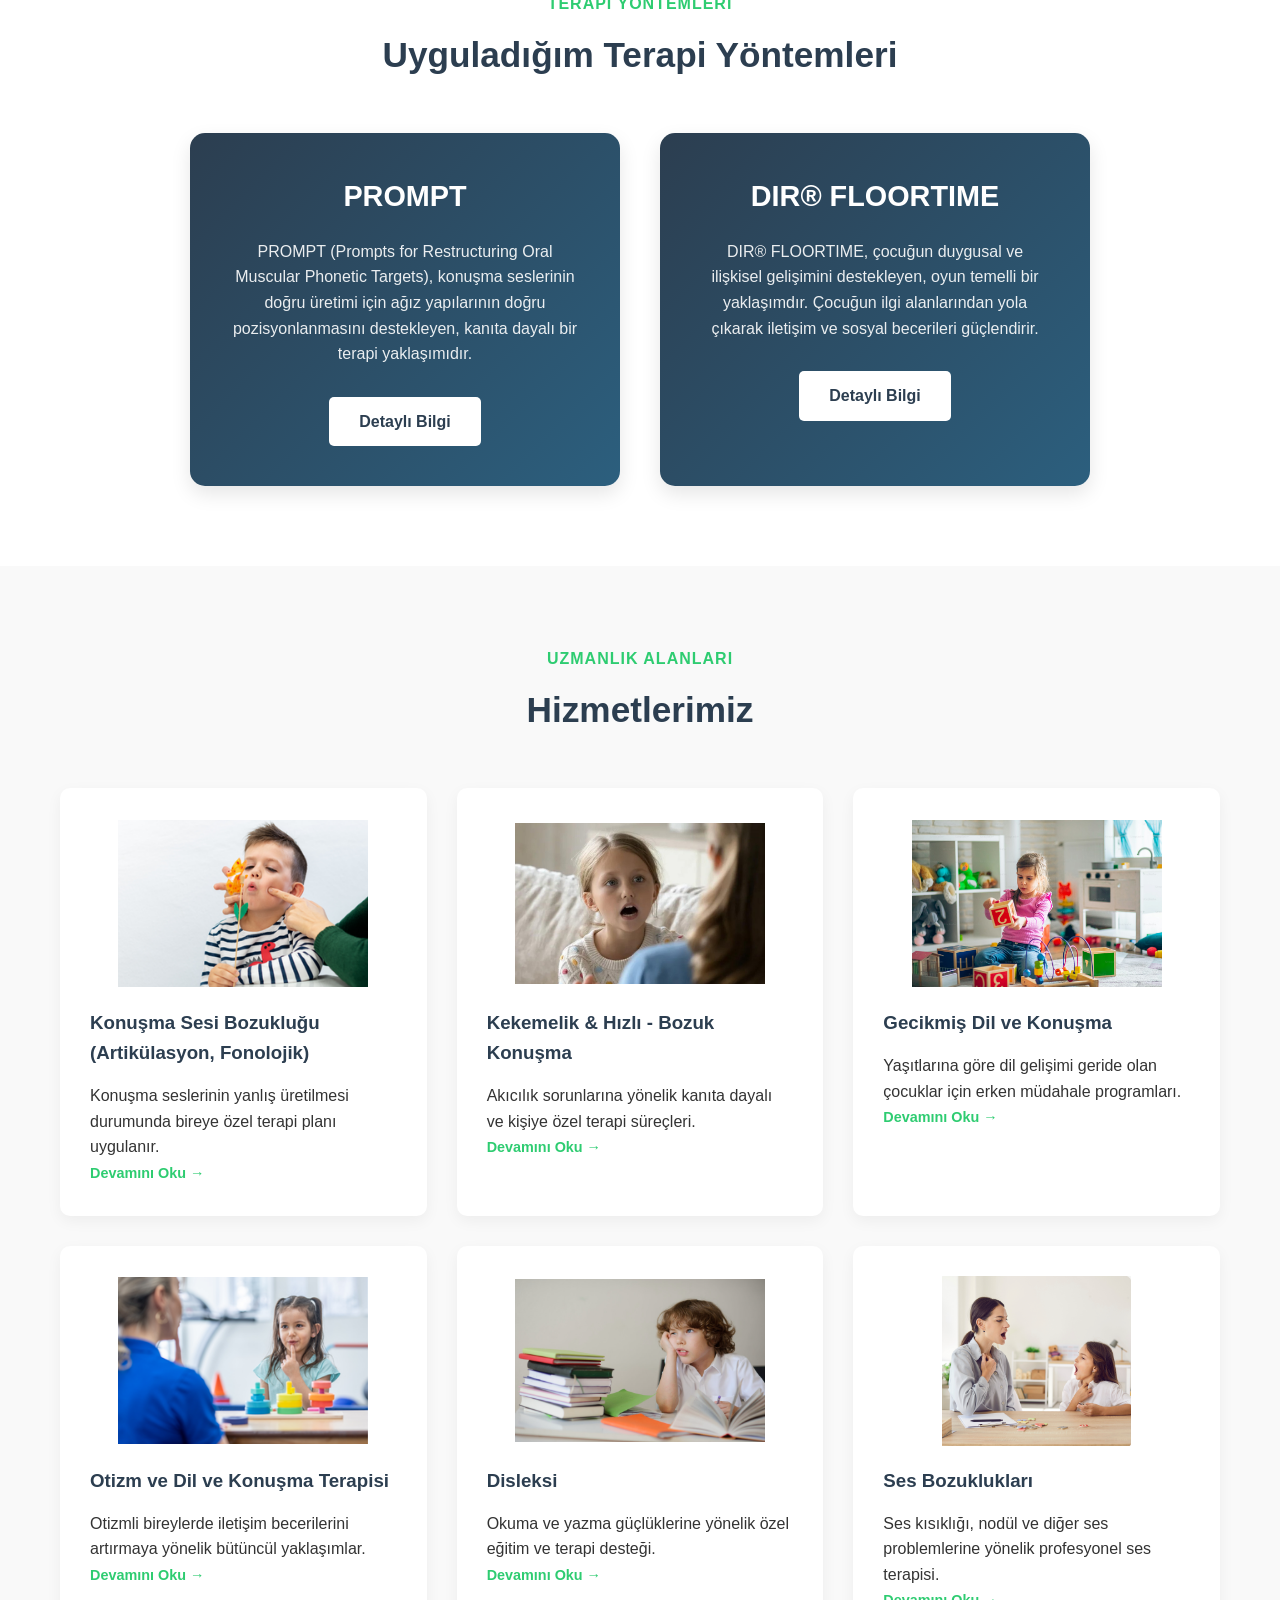
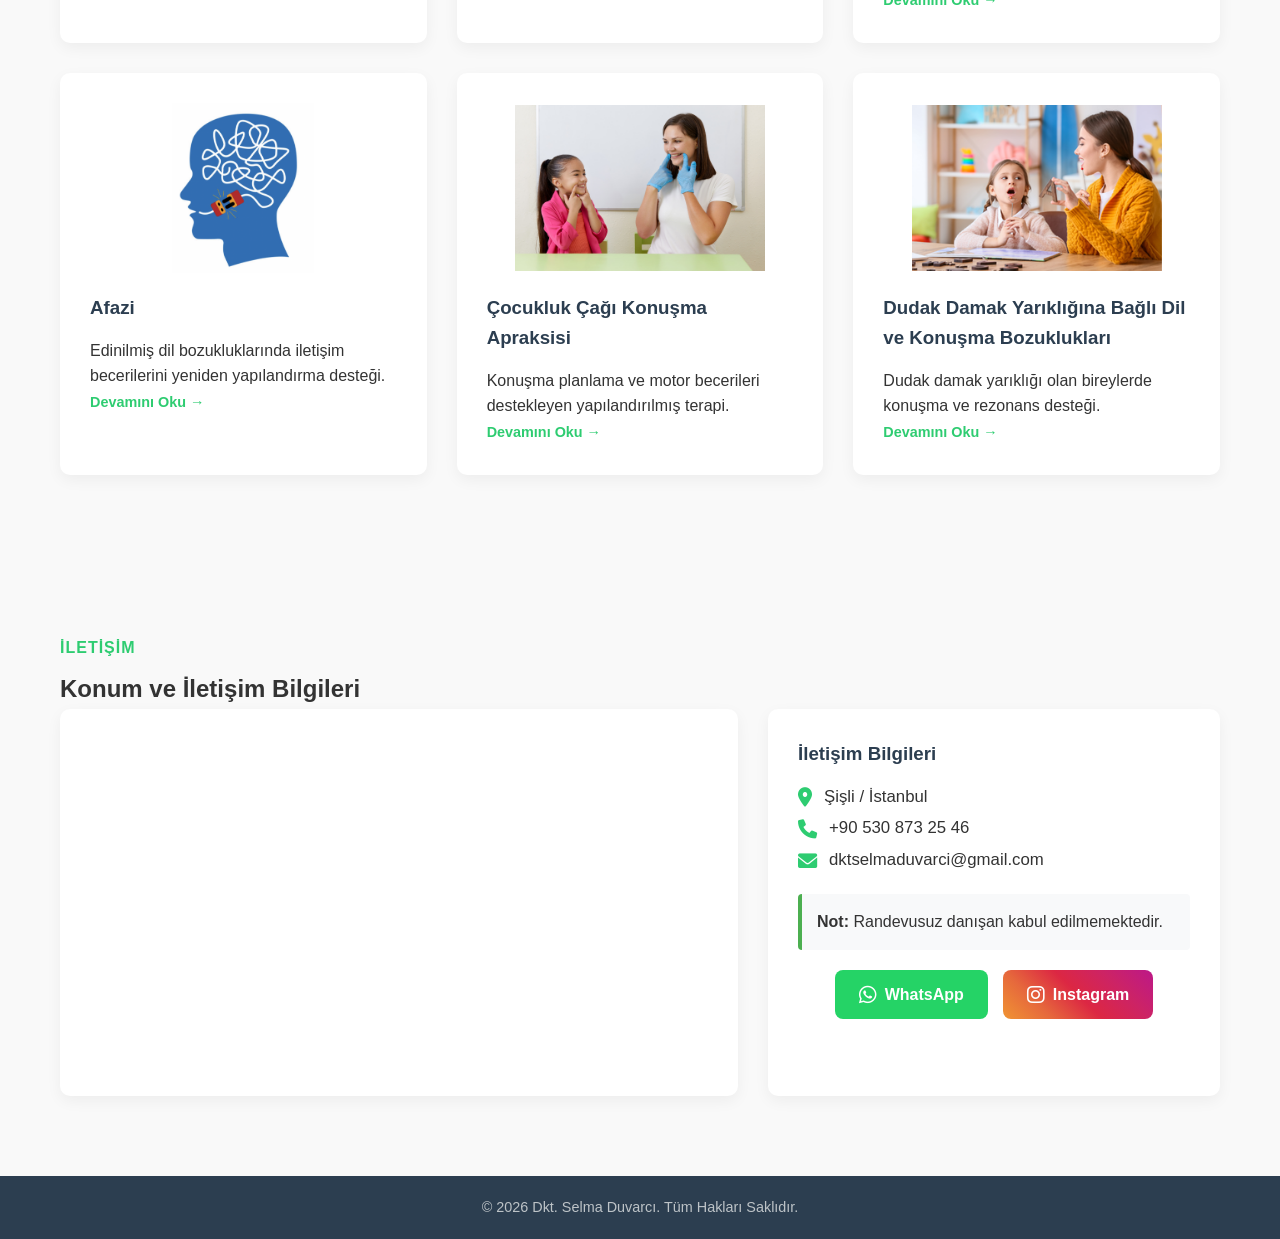
==== commit 0bbd2529: "feat: update online therapy services, refine content descriptions, and add Google Maps link to float" ====
--- a/index.html
+++ b/index.html
@@ -148,7 +148,7 @@
                     <div class="service-card">
                         <img src="assets/images/kekemelik.jpg" alt="Kekemelik ve Hızlı Bozuk Konuşma" loading="lazy">
                         <h3>Kekemelik &amp; Hızlı - Bozuk Konuşma</h3>
-                        <p>Akıcılık, ritim ve anlaşılabilirliği geliştirmeye yönelik bireysel terapi ve takip.</p>
+                        <p>Akıcılık sorunlarına yönelik kanıta dayalı ve kişiye özel terapi süreçleri.</p>
                         <a href="pages/kekemelik-terapisi.html">Devamını Oku &rarr;</a>
                     </div>
                     <div class="service-card">
--- a/css/style.css
+++ b/css/style.css
@@ -138,6 +138,10 @@
 
 .floating-social .instagram {
     background: #C13584;
+}
+
+.floating-social .maps {
+    background: #e74c3c;
 }
 
 .floating-social a:hover {
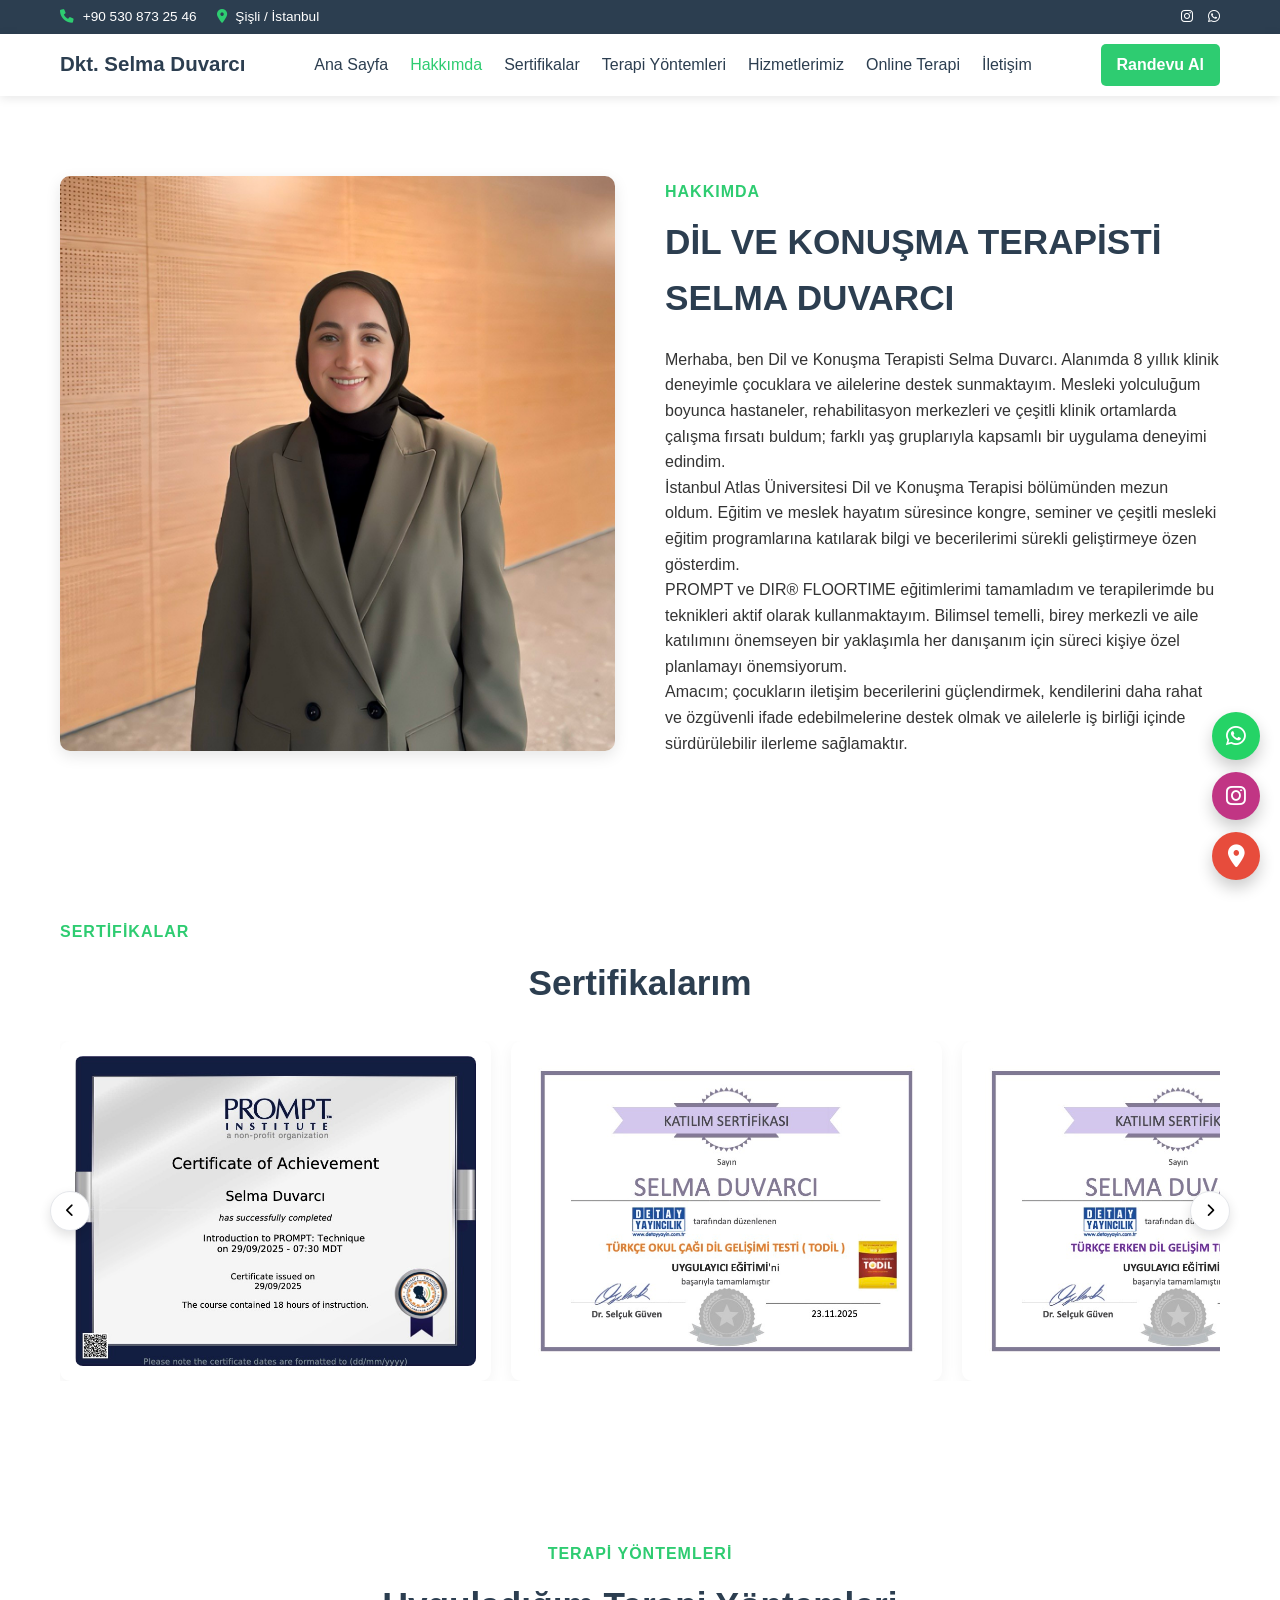
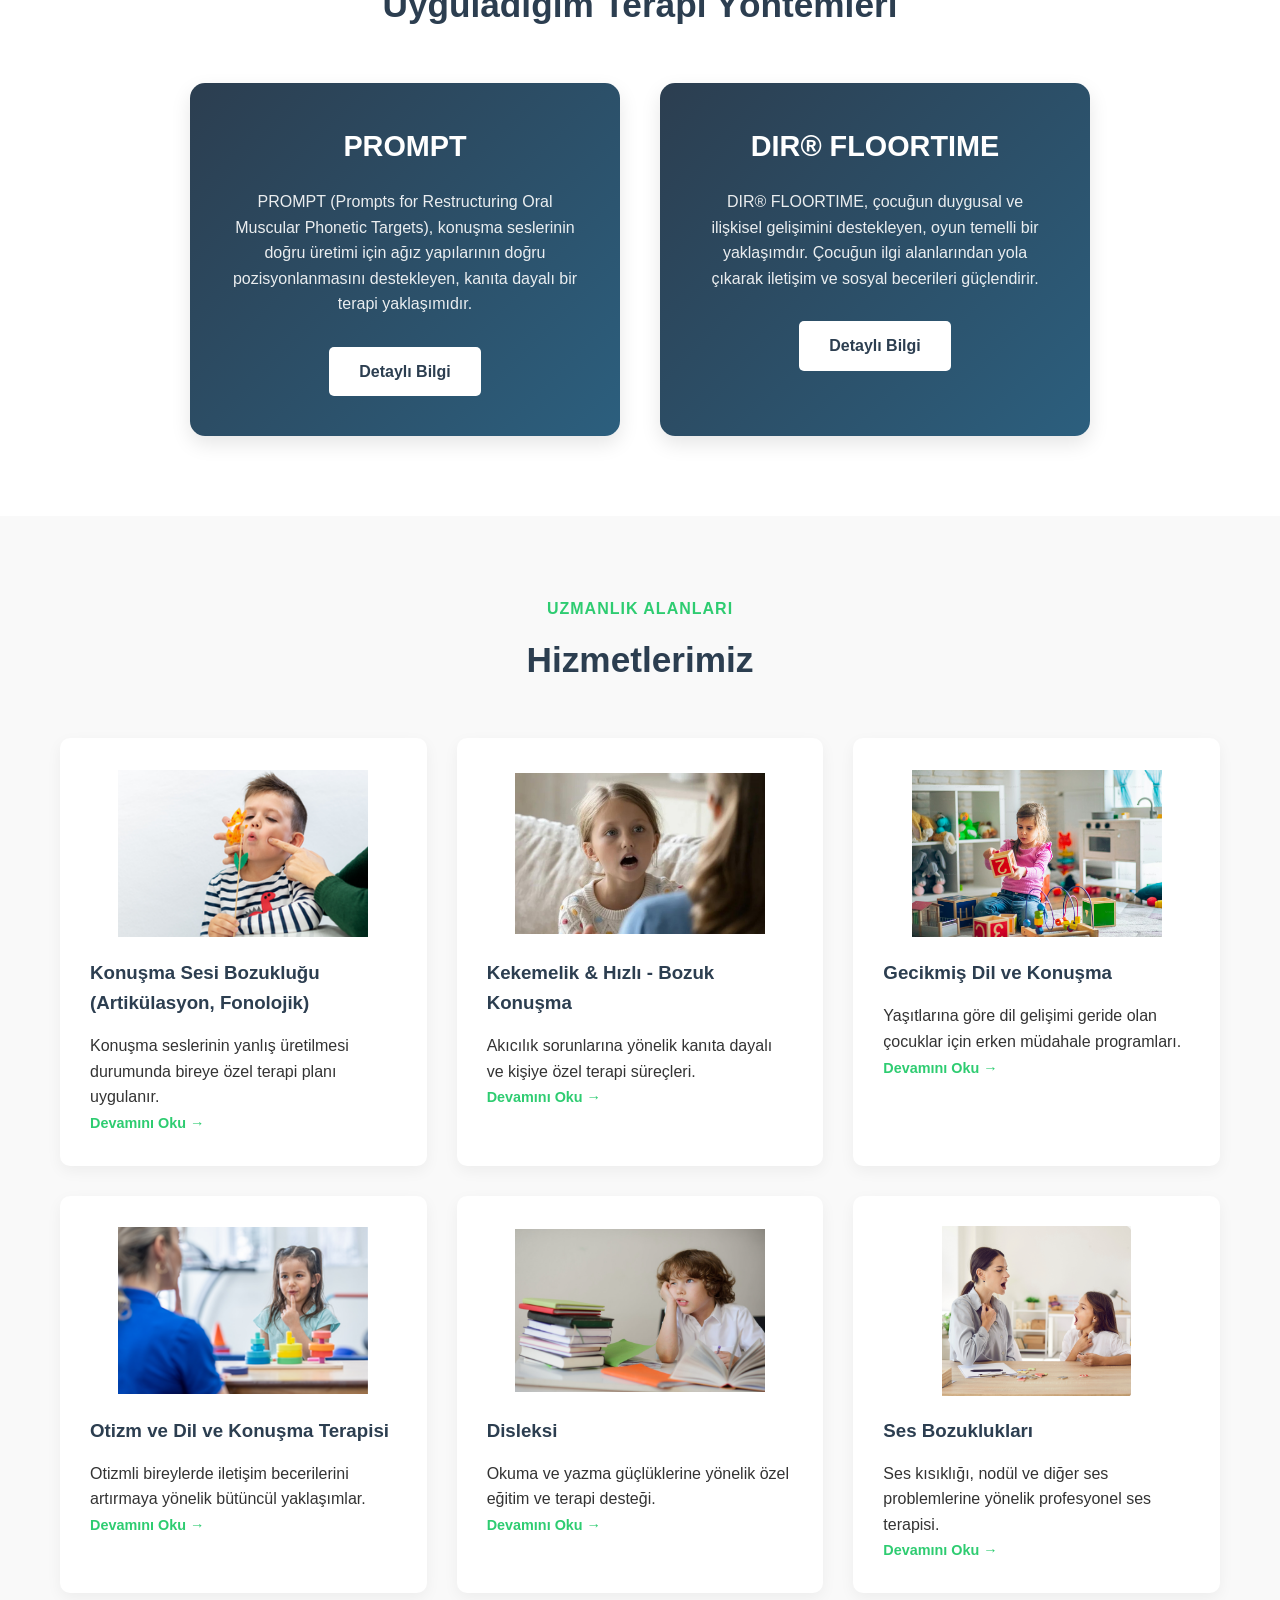
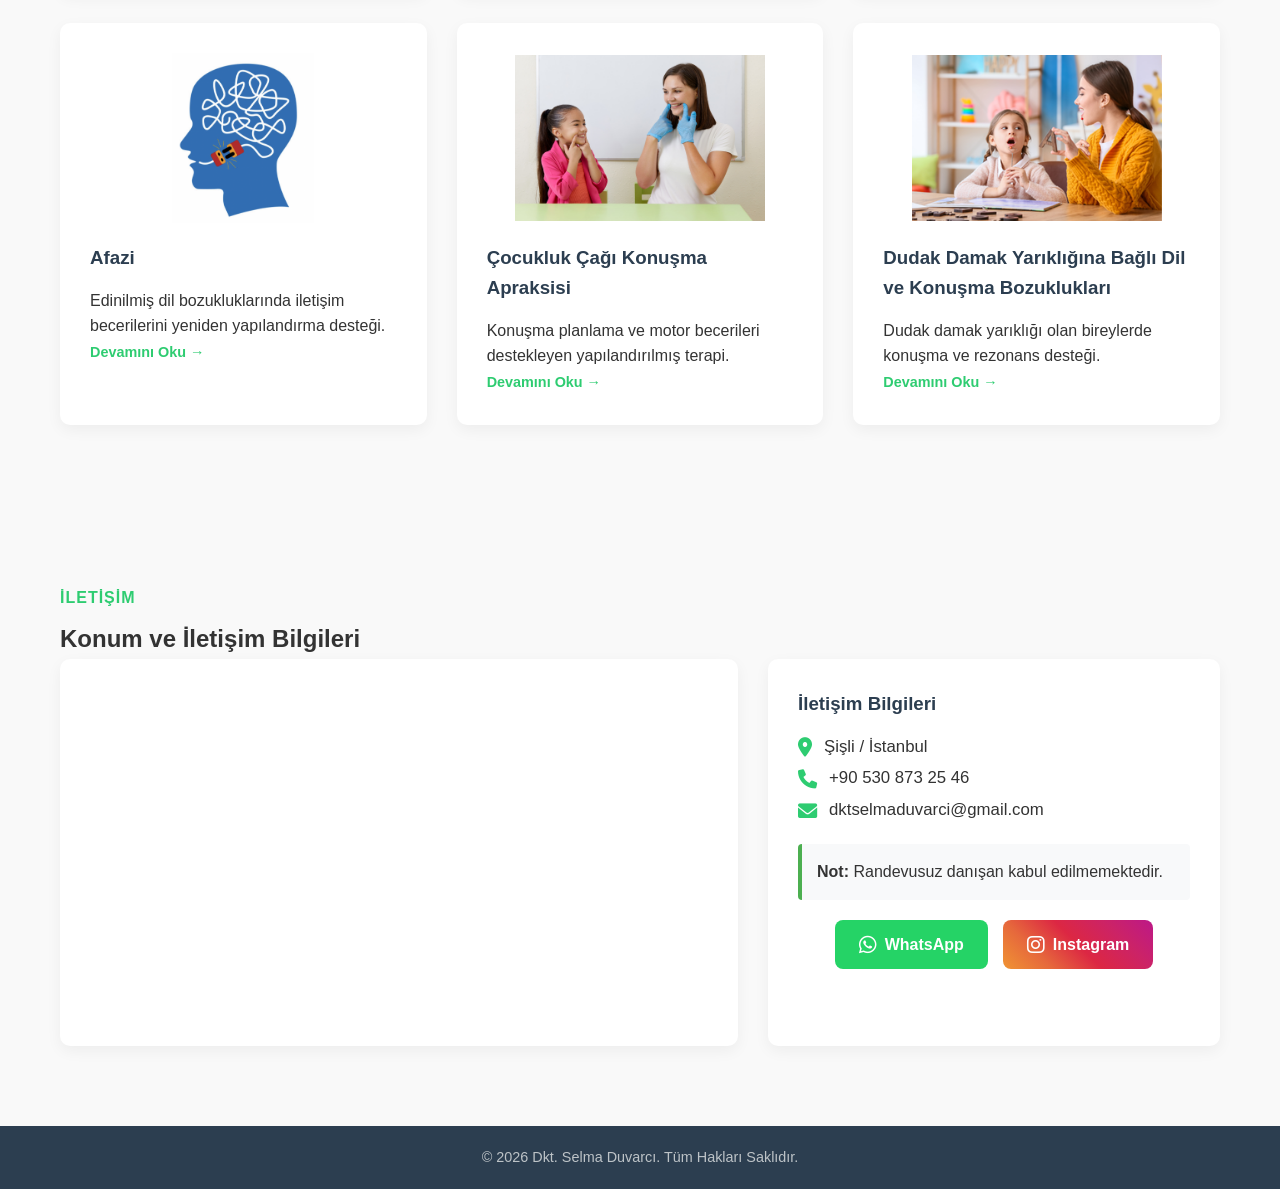
==== commit 84cf66a4: "style: update certificate card layout, refine mobile navigation, and update hero heading text" ====
--- a/index.html
+++ b/index.html
@@ -25,7 +25,7 @@
                     </div>
                     <div class="about-text">
                         <span class="section-title">HAKKIMDA</span>
-                        <h2>Dil ve Konuşma Terapisti</h2>
+                        <h2>DİL VE KONUŞMA TERAPİSTİ SELMA DUVARCI</h2>
                         <p>Merhaba, ben Dil ve Konuşma Terapisti Selma Duvarcı. Alanımda 8 yıllık klinik deneyimle
                             çocuklara ve ailelerine destek
                             sunmaktayım. Mesleki yolculuğum boyunca hastaneler, rehabilitasyon merkezleri ve çeşitli
--- a/css/style.css
+++ b/css/style.css
@@ -606,14 +606,18 @@
 
 .cert-card {
     min-width: 280px;
+    height: 340px;
     flex: 0 0 auto;
-    background: var(--light-bg);
+    background: var(--white);
     border-radius: 10px;
     padding: 15px;
     box-shadow: 0 5px 15px rgba(0, 0, 0, 0.05);
     text-align: center;
     cursor: pointer;
     transition: 0.3s;
+    display: flex;
+    align-items: center;
+    justify-content: center;
 }
 
 .cert-card:hover {
@@ -623,9 +627,9 @@
 
 .cert-card img {
     width: 100%;
-    max-width: 100%;
-    height: auto;
-    max-height: 360px;
+    height: 100%;
+    max-height: 100%;
+    object-fit: contain;
     display: block;
     border-radius: 8px;
 }
@@ -1112,6 +1116,19 @@
 @media (max-width: 768px) {
     .menu-toggle {
         display: block;
+        order: -1;
+    }
+    
+    .logo {
+        font-size: 1.1rem;
+        margin-left: 10px;
+        flex: 1;
+        text-align: left;
+    }
+    
+    .btn-randevu {
+        padding: 6px 10px;
+        font-size: 0.85rem;
     }
 
     .nav-links {
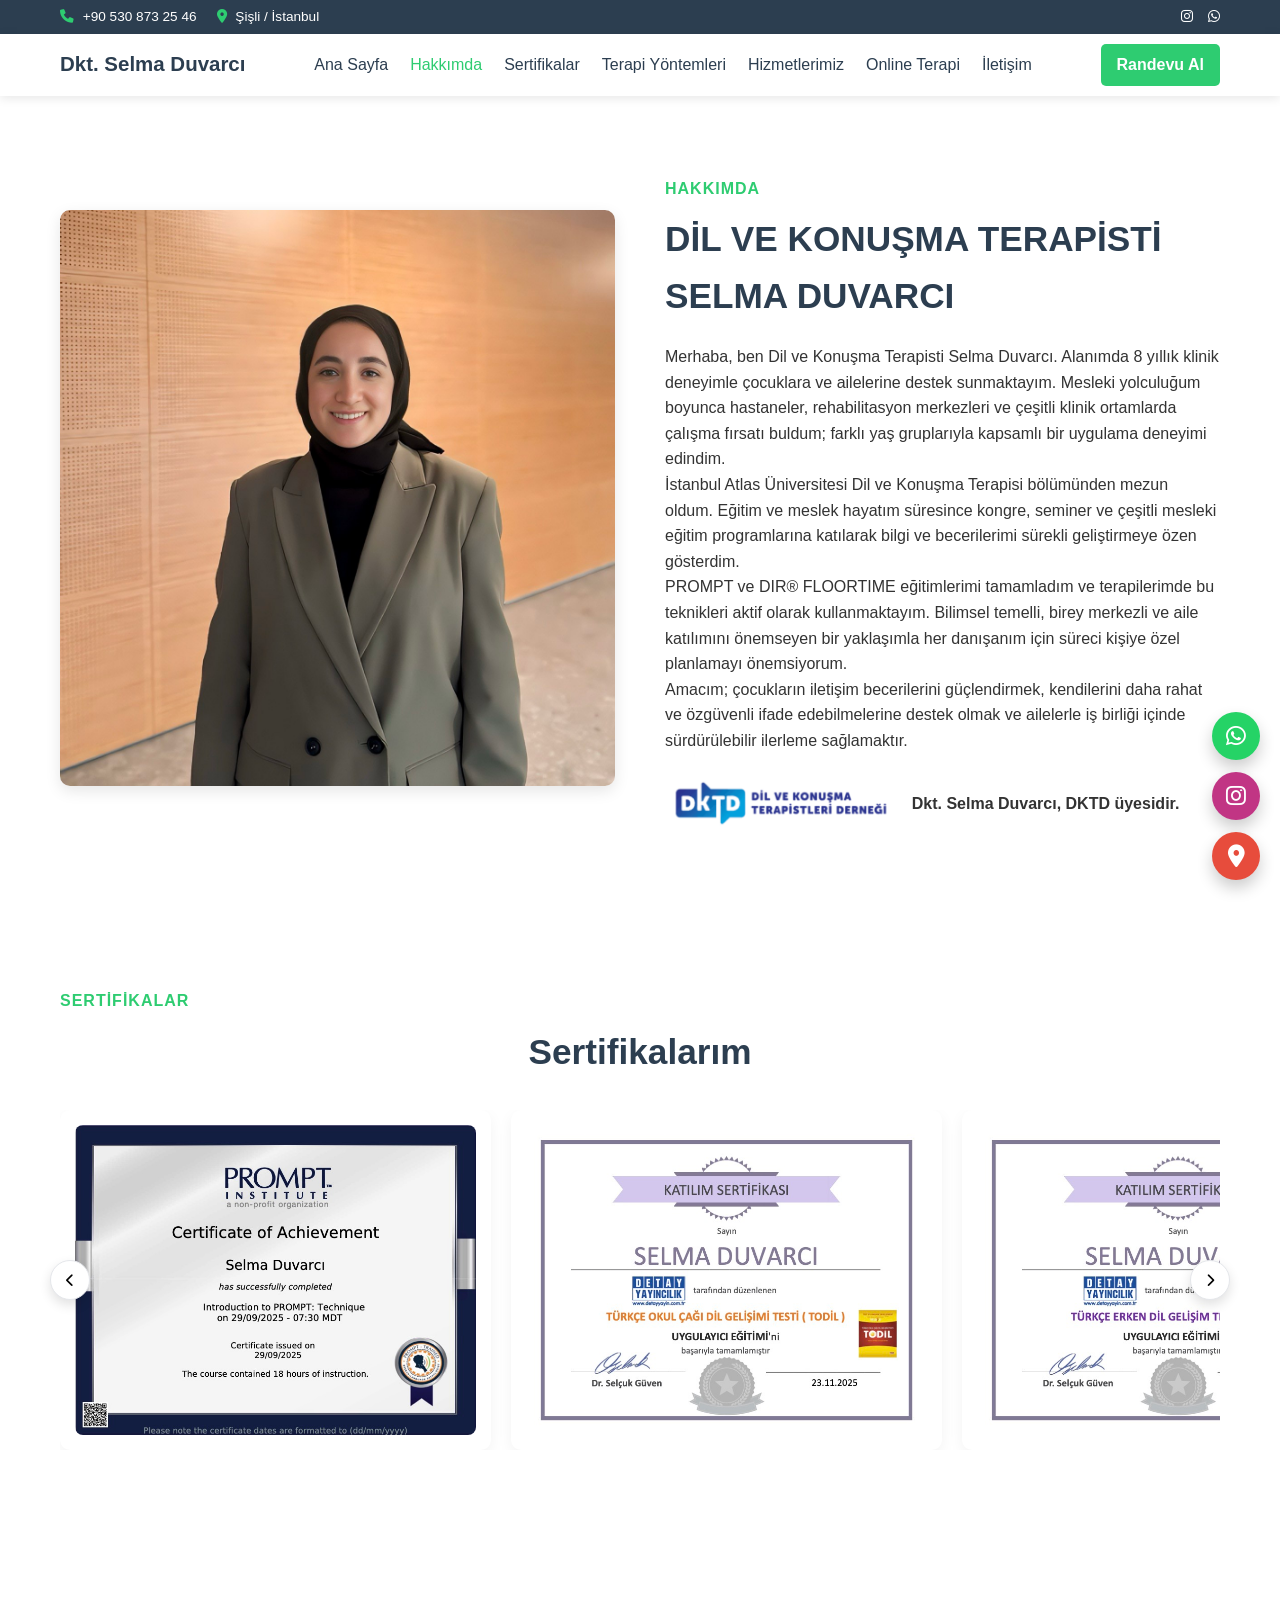
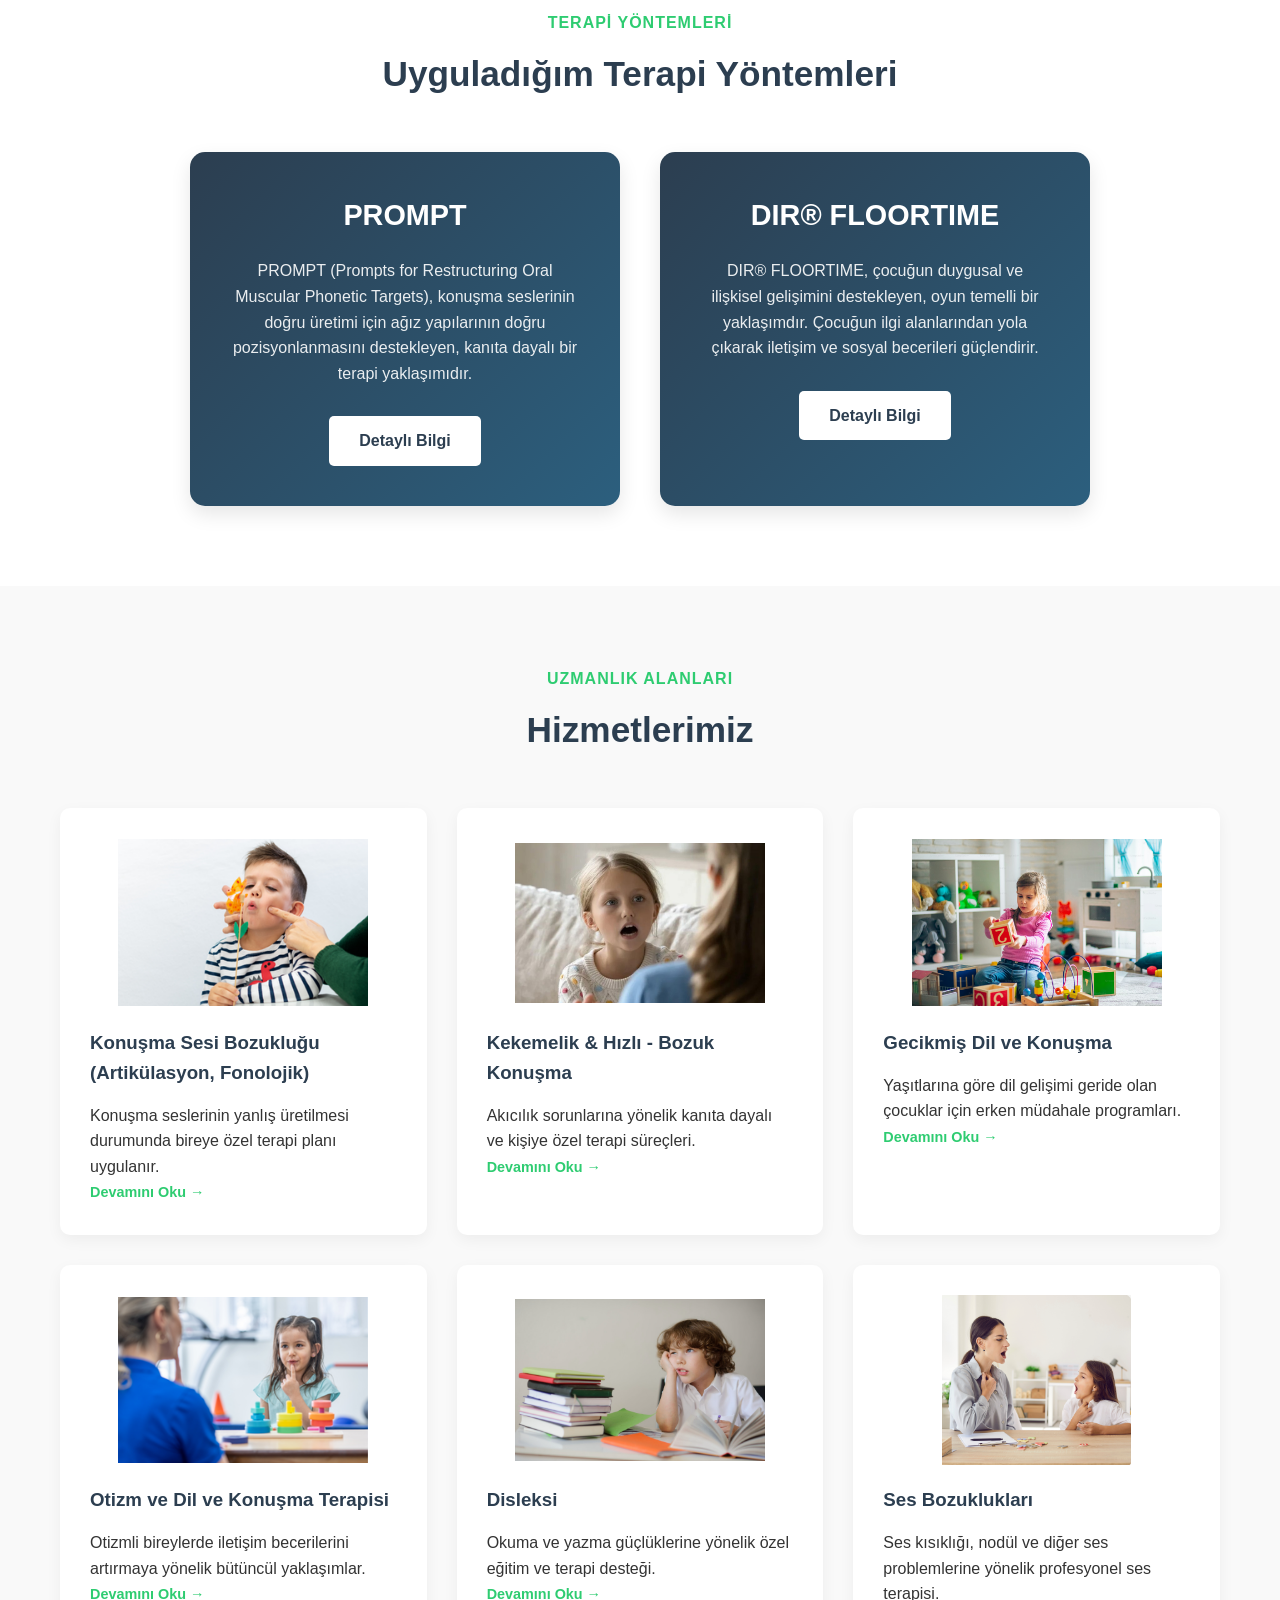
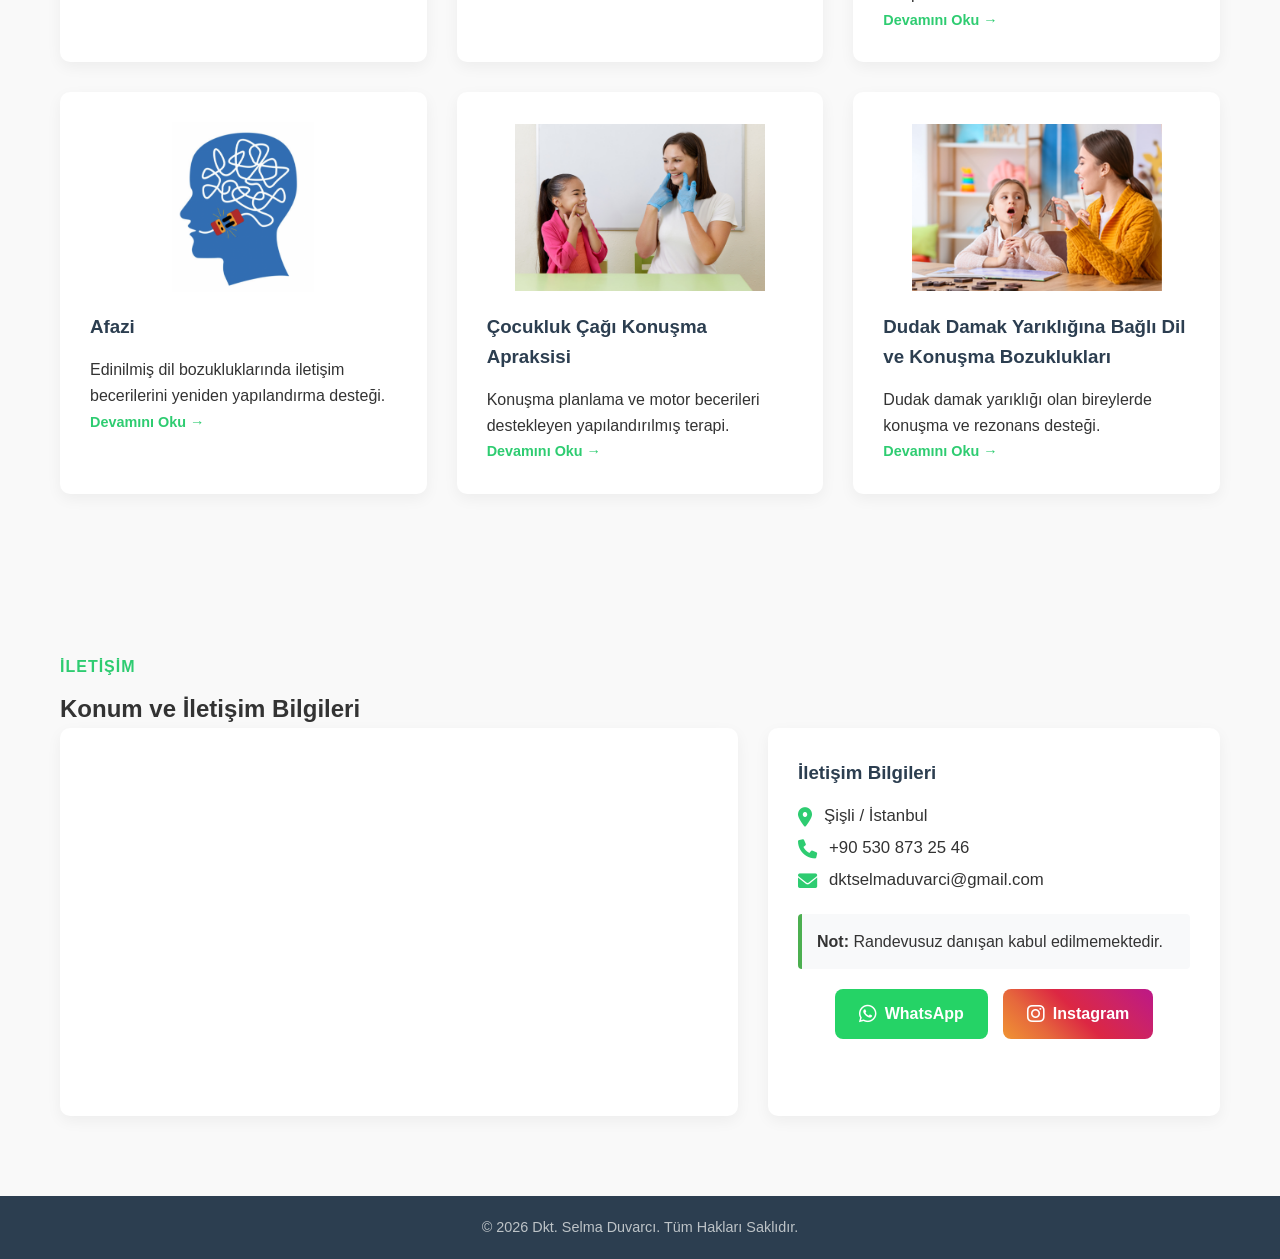
==== commit b1031f22: "feat: add DKTD membership badge to index page" ====
--- a/index.html
+++ b/index.html
@@ -44,6 +44,10 @@
                             edebilmelerine destek olmak ve ailelerle iş birliği içinde sürdürülebilir ilerleme
                             sağlamaktır.
                         </p>
+                        <div class="dktd-badge" style="display: flex; align-items: center; margin-top: 25px;">
+                            <img src="assets/images/dkt_dernek.png" alt="DKTD Üyesi" style="height: 50px; width: auto; margin-right: 15px; object-fit: contain;">
+                            <div><strong>Dkt. Selma Duvarcı, DKTD üyesidir.</strong></div>
+                        </div>
                     </div>
                 </div>
             </div>
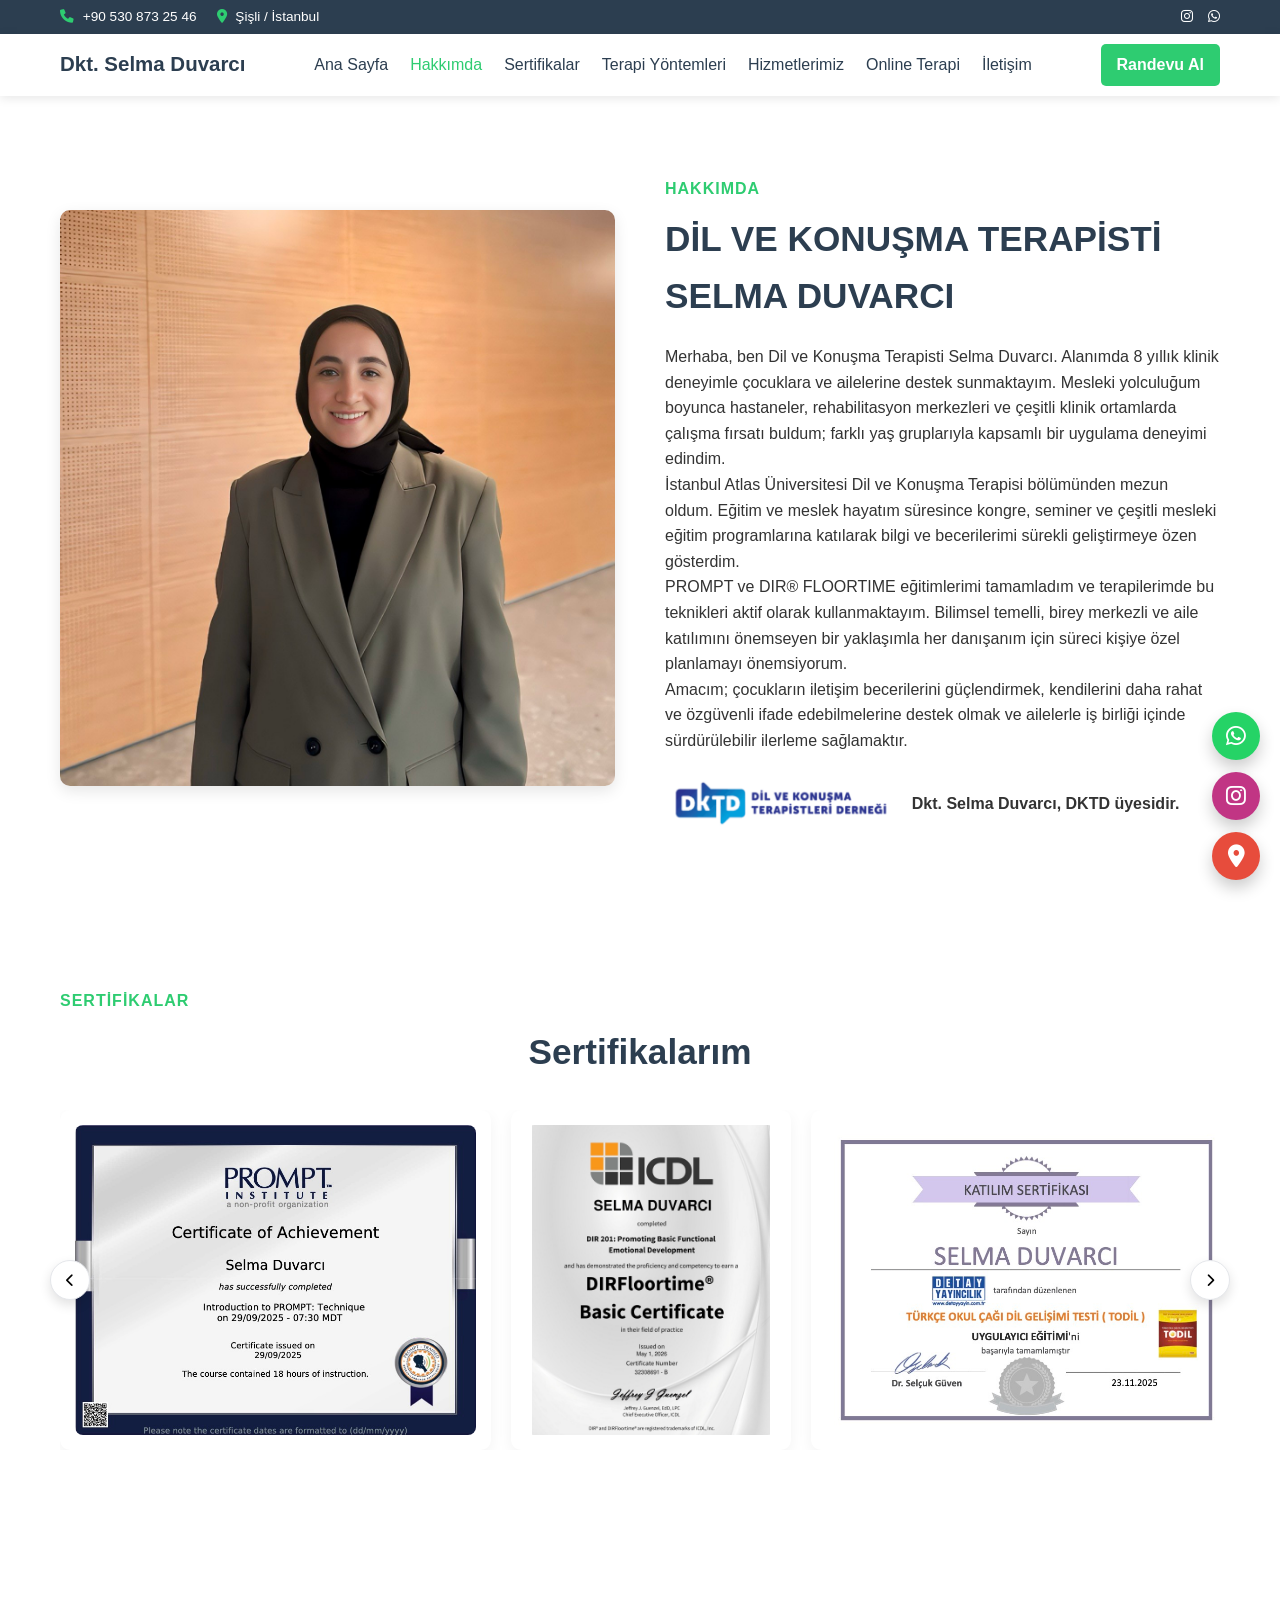
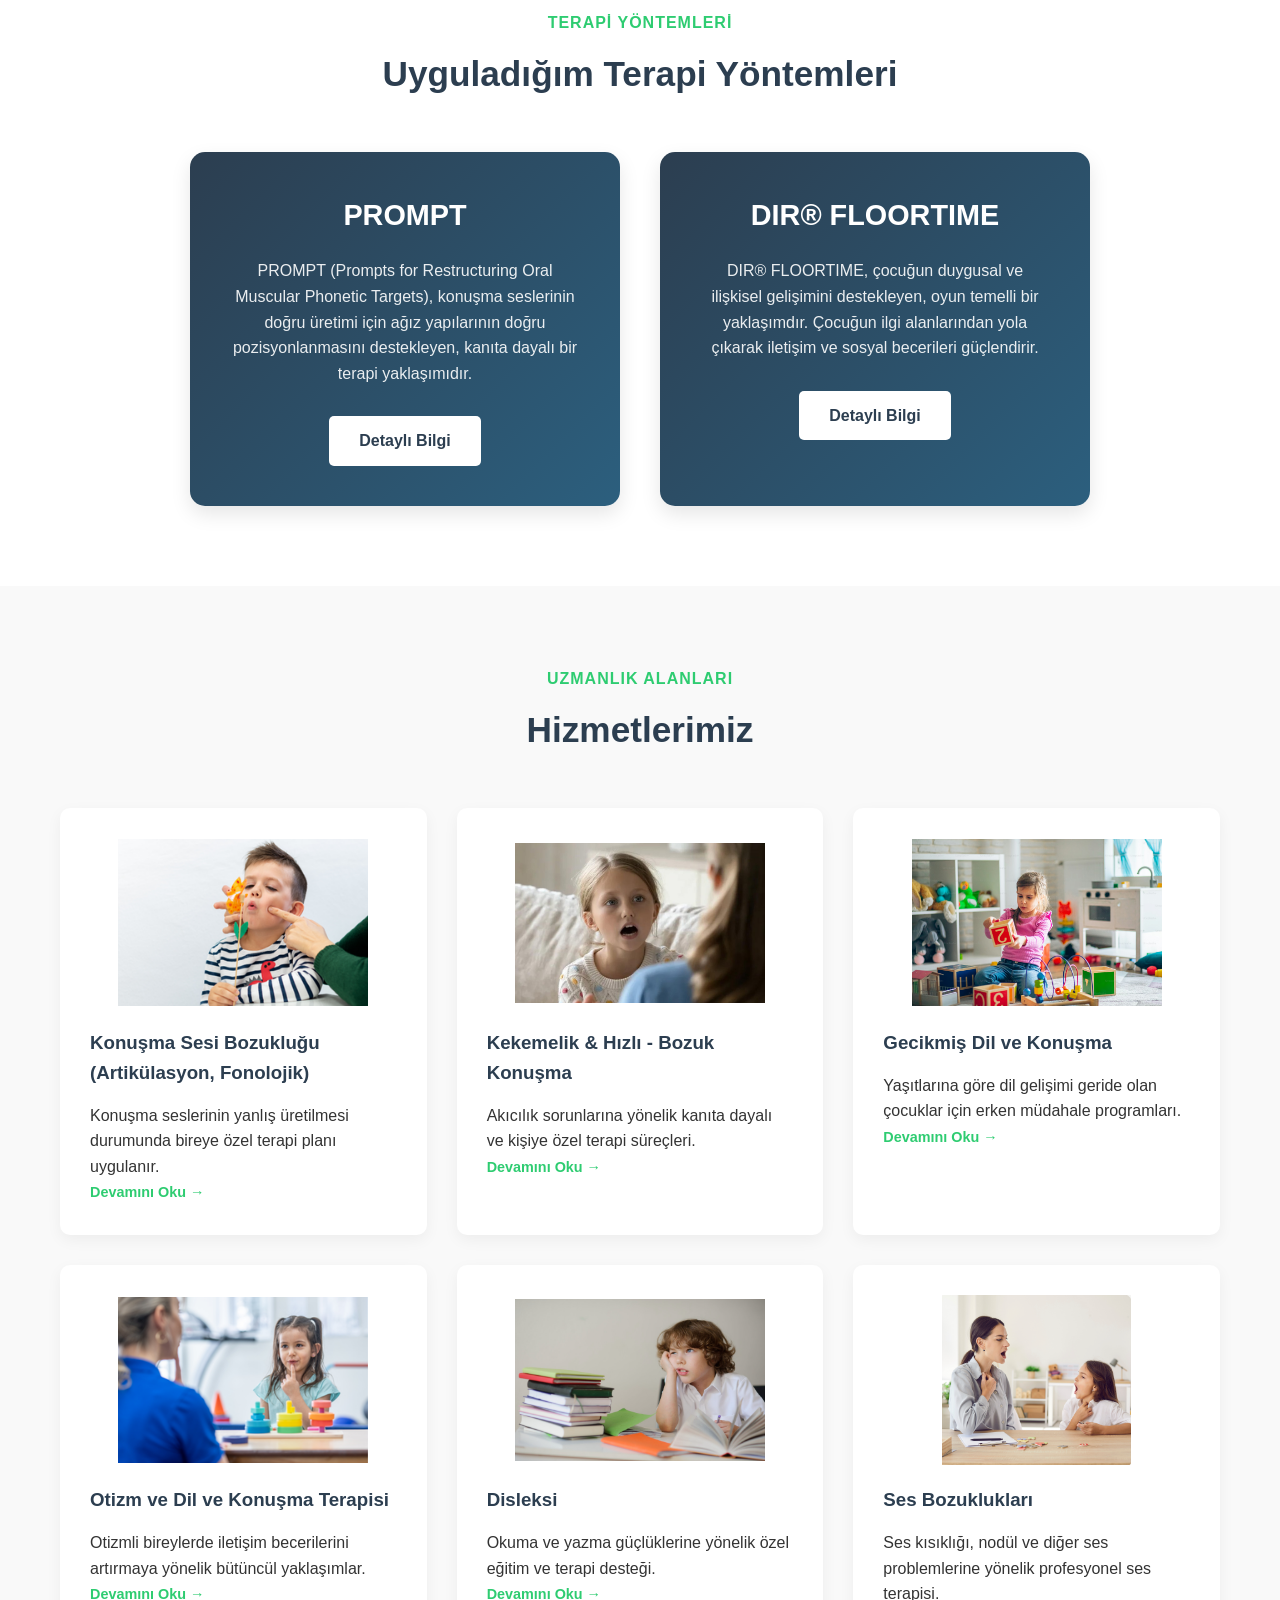
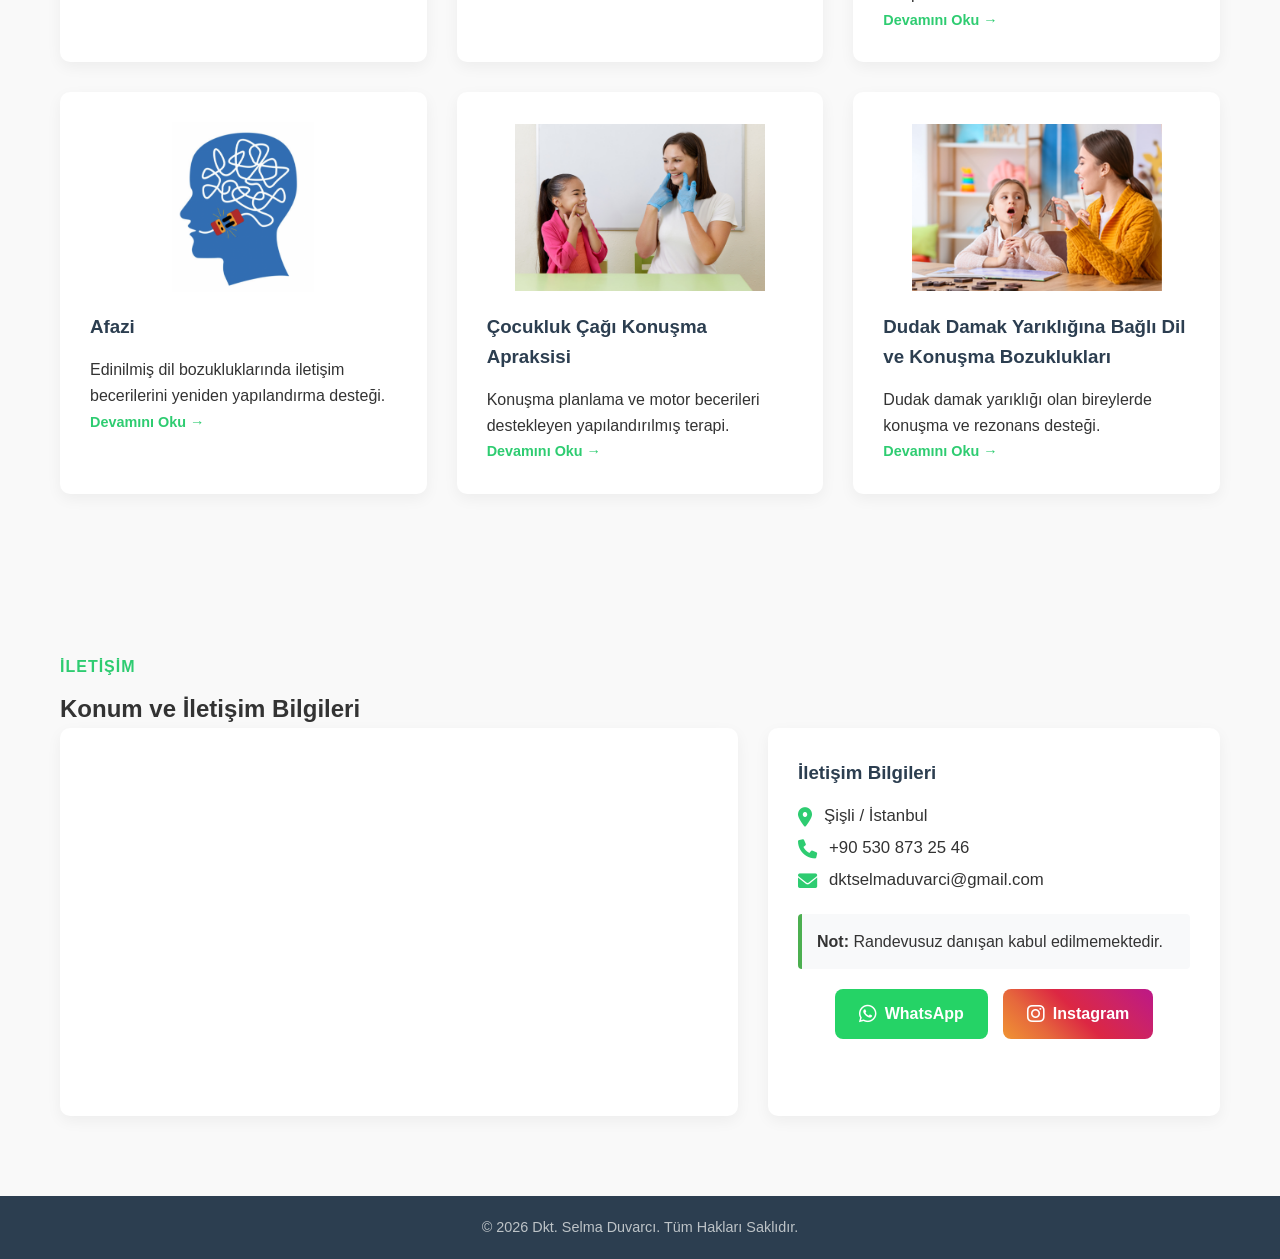
==== commit 9c7d5c91: "feat: add new certificate image and update carousel logic to support additional item" ====
--- a/index.html
+++ b/index.html
@@ -67,6 +67,10 @@
                                 loading="lazy">
                         </div>
                         <div class="cert-card">
+                            <img src="assets/images/Sertifikalar/15.png" alt="Mesleki eğitim sertifikası"
+                                loading="lazy">
+                        </div>
+                        <div class="cert-card">
                             <img src="assets/images/Sertifikalar/20.jpeg" alt="Mesleki eğitim sertifikası"
                                 loading="lazy">
                         </div>
@@ -253,7 +257,7 @@
                 if (!card) return;
                 var gap = 20;
                 var single = card.offsetWidth + gap;
-                var originalWidth = single * 11;
+                var originalWidth = single * 12;
                 if (track.scrollLeft >= originalWidth) {
                     track.scrollTo({ left: 0, behavior: 'auto' });
                 }
@@ -277,6 +281,7 @@
 
             const certificates = [
                 'assets/images/Sertifikalar/10.jpeg',
+                'assets/images/Sertifikalar/15.png',
                 'assets/images/Sertifikalar/20.jpeg',
                 'assets/images/Sertifikalar/30.jpeg',
                 'assets/images/Sertifikalar/40.jpeg',
